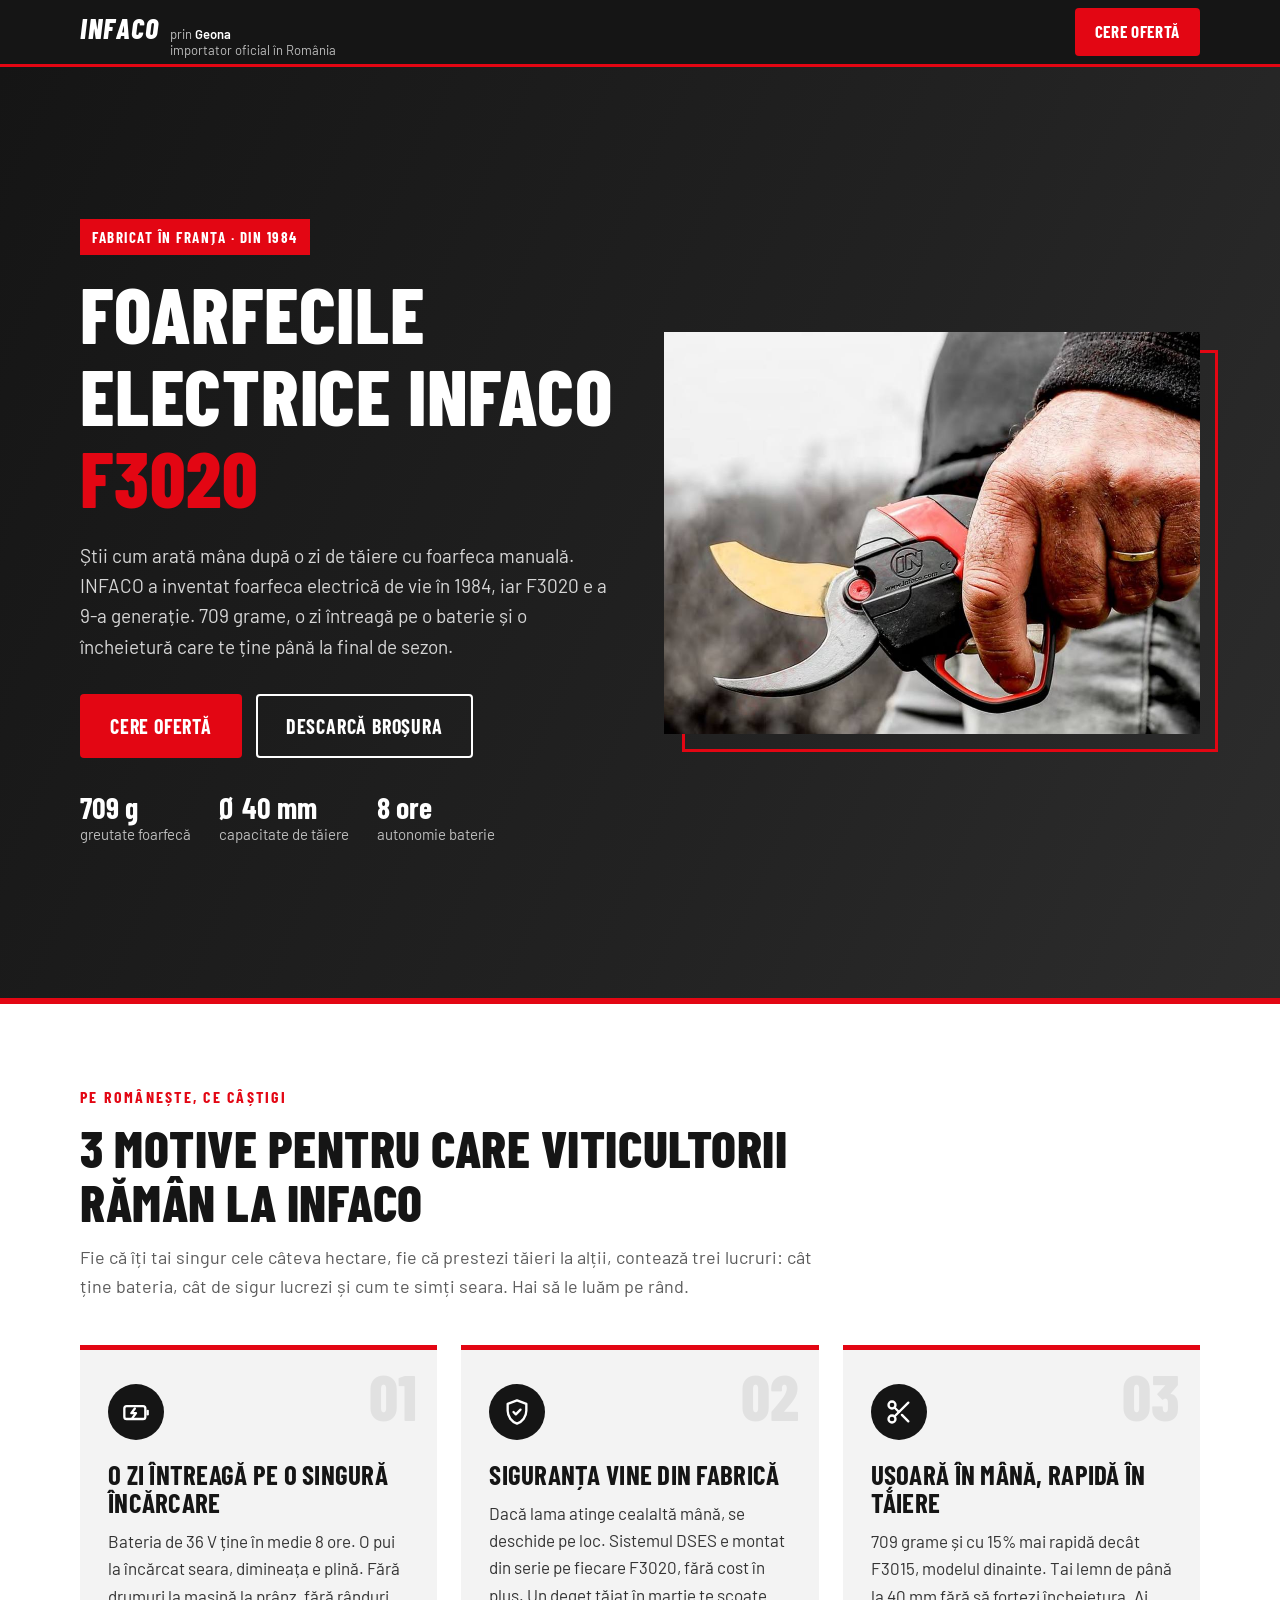
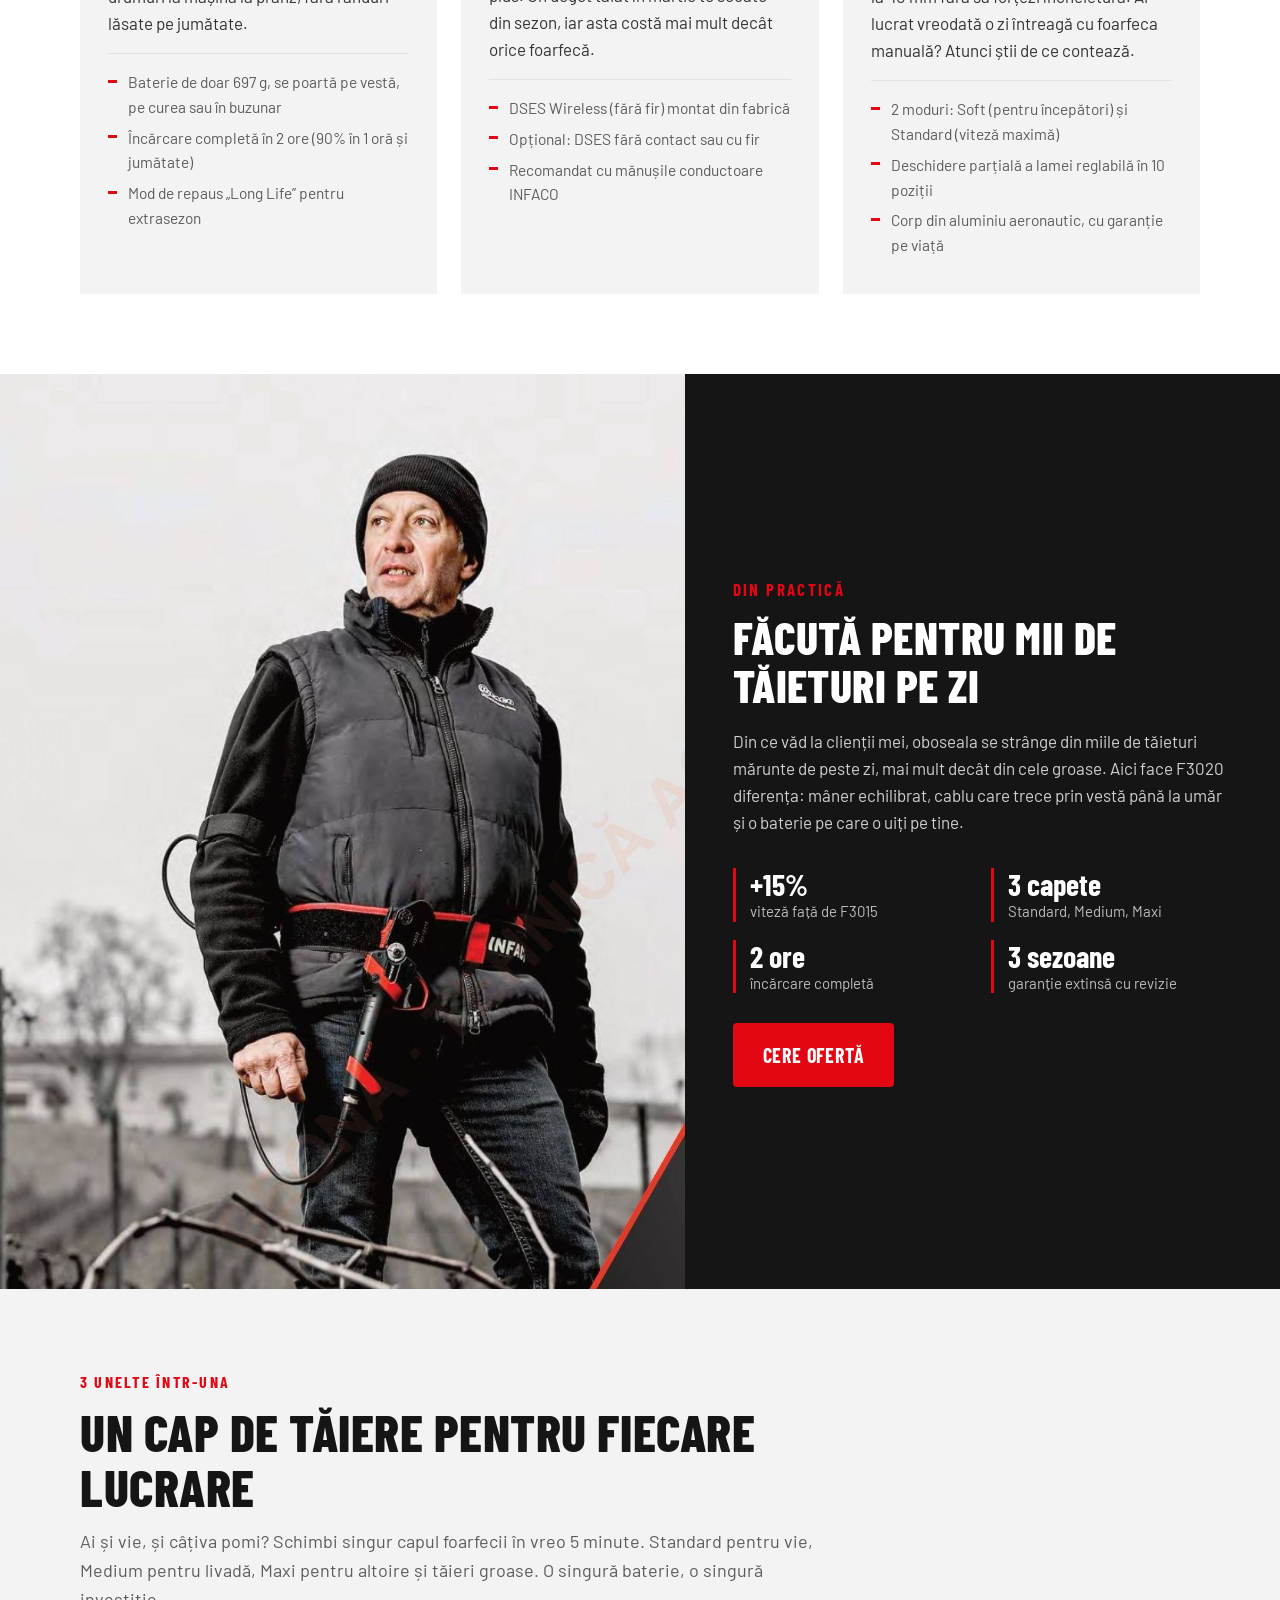
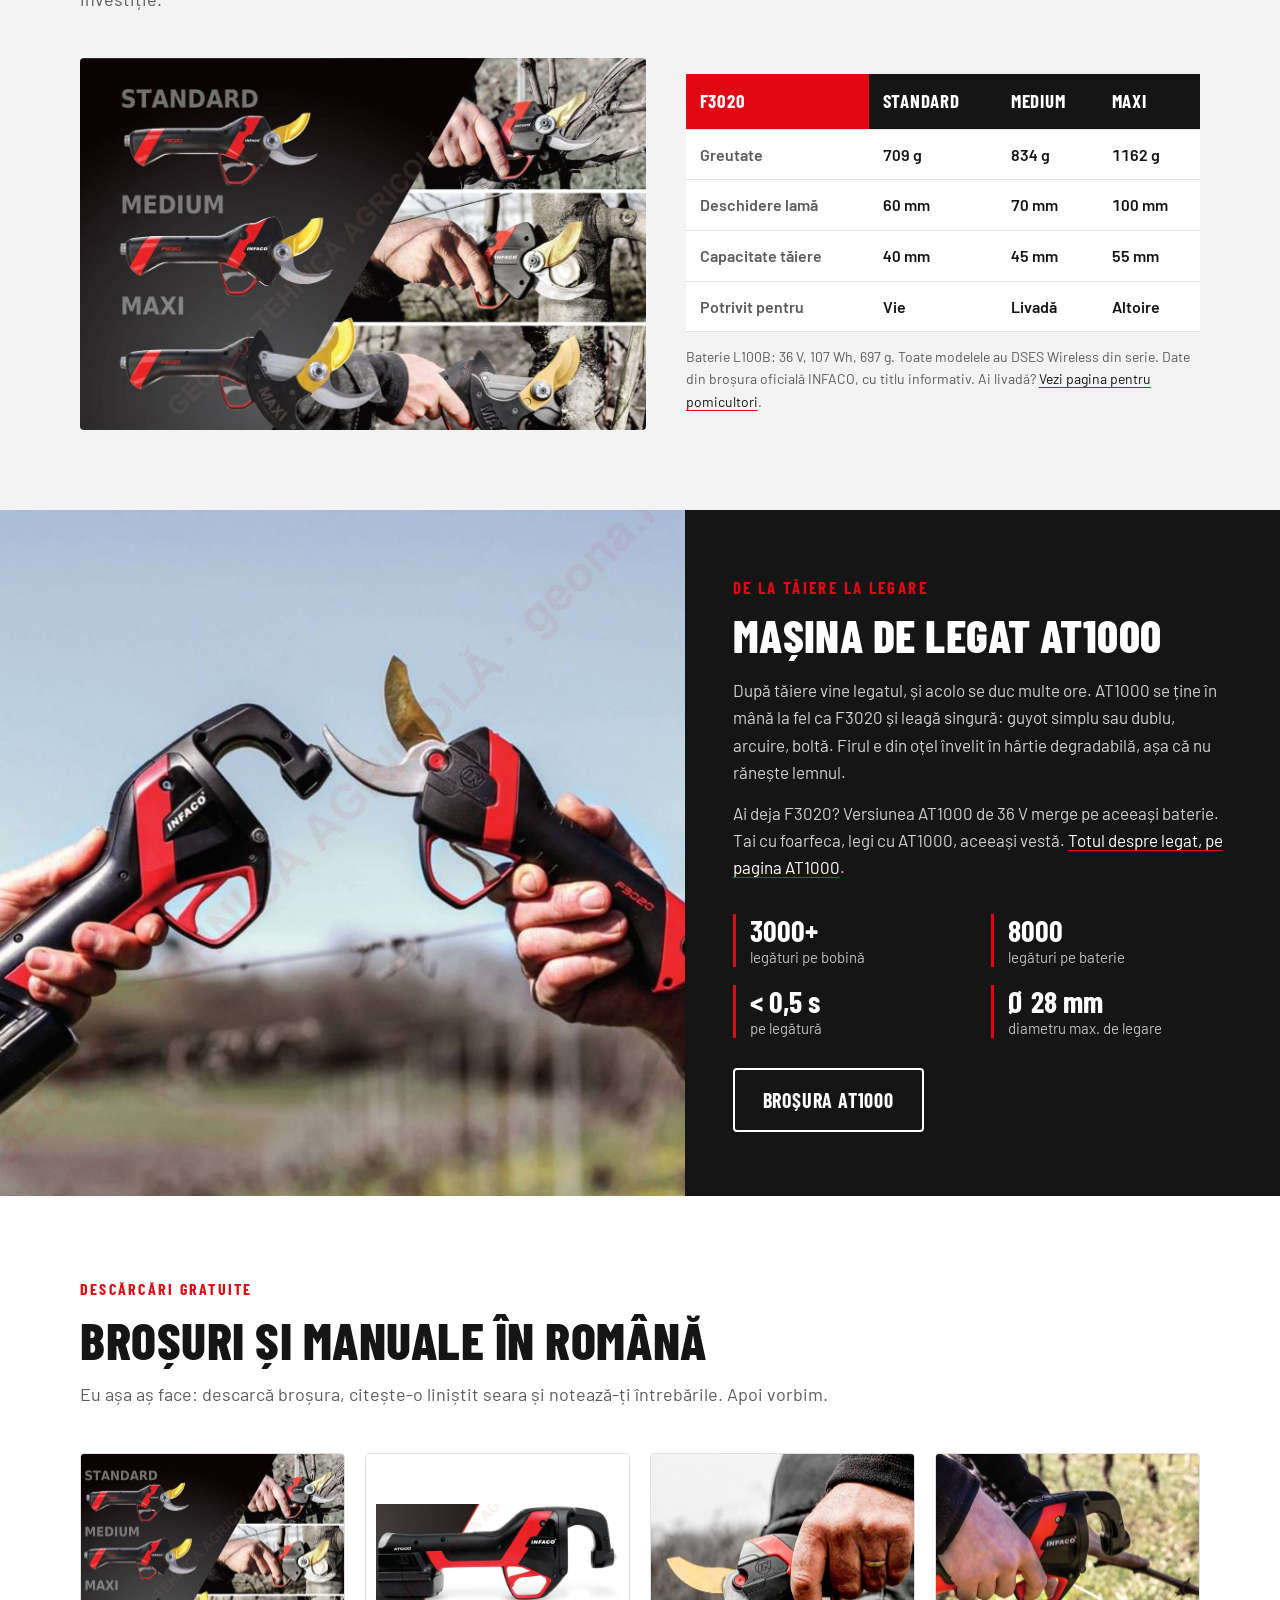
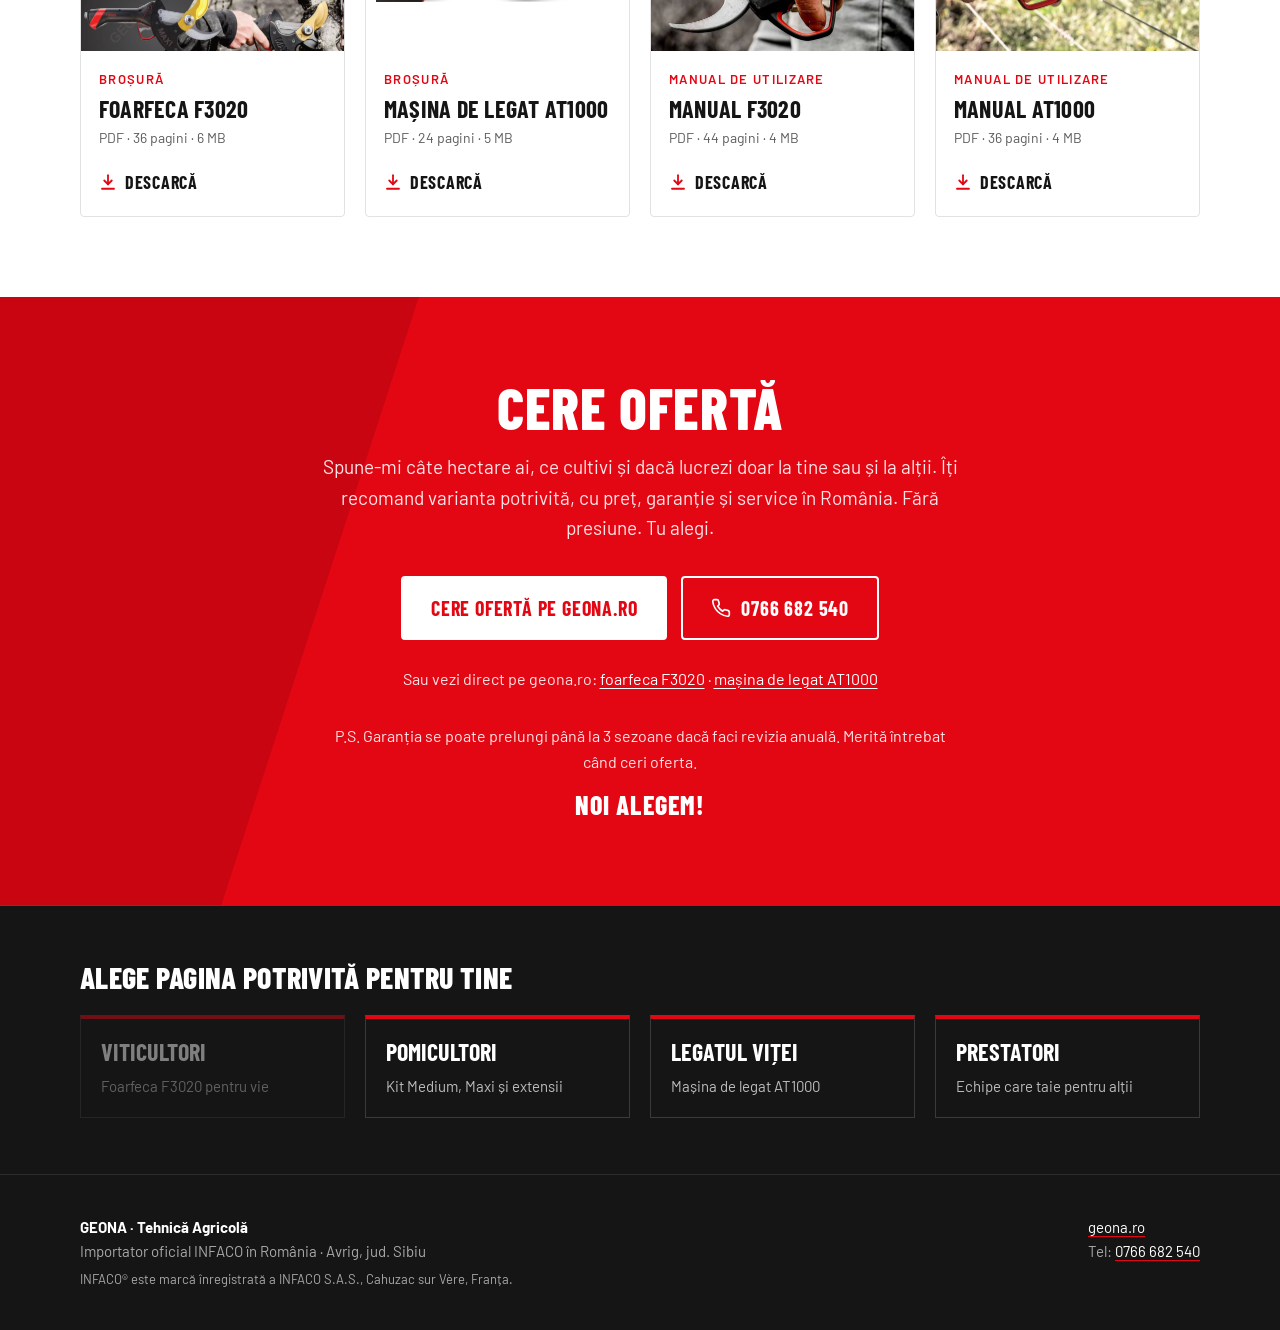
==== index.html @ 3c0f4620 "Landing page-uri INFACO prin Geona: viticultori, pomicultori, legat-vita, prestatori Co-Authored-By:" ====
<!DOCTYPE html>
<html lang="ro">
<head>
  <meta charset="UTF-8">
  <meta name="viewport" content="width=device-width, initial-scale=1">
  <title>Foarfeci electrice INFACO F3020 pentru vie | Geona</title>
  <meta name="description" content="Foarfecile electrice INFACO F3020 și mașina de legat AT1000 pentru viticultori și pomicultori. Importator oficial INFACO în România: Geona Tehnică Agricolă.">
  <link rel="canonical" href="https://geona-infaco.netlify.app/">

  <meta property="og:type" content="website">
  <meta property="og:locale" content="ro_RO">
  <meta property="og:site_name" content="INFACO prin Geona">
  <meta property="og:title" content="Foarfecile electrice INFACO F3020 | Geona">
  <meta property="og:description" content="709 grame, o zi întreagă pe o baterie, siguranță DSES din serie. Broșuri și manuale în română, de la importatorul oficial INFACO.">
  <meta property="og:url" content="https://geona-infaco.netlify.app/">
  <meta property="og:image" content="https://geona-infaco.netlify.app/img/og-viticultori.jpg">
  <meta property="og:image:width" content="1200">
  <meta property="og:image:height" content="630">
  <meta name="twitter:card" content="summary_large_image">

  <link rel="icon" href="data:image/svg+xml,%3Csvg xmlns='http://www.w3.org/2000/svg' viewBox='0 0 64 64'%3E%3Crect width='64' height='64' rx='10' fill='%23E30613'/%3E%3Ctext x='32' y='46' font-size='40' font-family='Arial' font-weight='bold' fill='white' text-anchor='middle'%3EG%3C/text%3E%3C/svg%3E">
  <link rel="preconnect" href="https://fonts.googleapis.com">
  <link rel="preconnect" href="https://fonts.gstatic.com" crossorigin>
  <link href="https://fonts.googleapis.com/css2?family=Barlow:wght@400;500;600&family=Barlow+Condensed:wght@600;700;800&display=swap" rel="stylesheet">
  <link rel="stylesheet" href="css/stil.css">
</head>
<body>

  <!-- ANTET -->
  <header class="antet">
    <div class="container">
      <a class="logo" href="https://geona.ro/?utm_source=landing-infaco&amp;utm_medium=referral&amp;utm_campaign=viticultori" aria-label="Geona, importator oficial INFACO">
        <span class="logo-infaco">INFACO</span>
        <span class="logo-dealer">prin <strong>Geona</strong><br>importator oficial în România</span>
      </a>
      <a class="btn btn-rosu" href="#oferta">Cere ofertă</a>
    </div>
  </header>

  <main>
    <!-- HERO -->
    <section class="hero">
      <div class="container">
        <div>
          <span class="eticheta">Fabricat în Franța · din 1984</span>
          <h1>Foarfecile electrice INFACO <span>F3020</span></h1>
          <p class="lead">Știi cum arată mâna după o zi de tăiere cu foarfeca manuală. INFACO a inventat foarfeca electrică de vie în 1984, iar F3020 e a 9-a generație. 709 grame, o zi întreagă pe o baterie și o încheietură care te ține până la final de sezon.</p>
          <div class="butoane">
            <a class="btn btn-rosu" href="#oferta">Cere ofertă</a>
            <a class="btn btn-contur" href="#brosuri">Descarcă broșura</a>
          </div>
          <div class="hero-fapte">
            <div><b>709 g</b>greutate foarfecă</div>
            <div><b>Ø 40 mm</b>capacitate de tăiere</div>
            <div><b>8 ore</b>autonomie baterie</div>
          </div>
        </div>
        <div class="hero-poza">
          <img src="img/f3020-in-mana.jpg" width="1200" height="789" alt="Viticultor cu foarfeca electrică INFACO F3020 în mână" fetchpriority="high">
        </div>
      </div>
    </section>

    <!-- 3 AVANTAJE -->
    <section class="avantaje" id="avantaje">
      <div class="container">
        <div class="titlu-sectiune">
          <span class="supratitlu">Pe românește, ce câștigi</span>
          <h2>3 motive pentru care viticultorii rămân la INFACO</h2>
          <p>Fie că îți tai singur cele câteva hectare, fie că prestezi tăieri la alții, contează trei lucruri: cât ține bateria, cât de sigur lucrezi și cum te simți seara. Hai să le luăm pe rând.</p>
        </div>

        <div class="grila-avantaje">
          <article class="avantaj">
            <span class="nr">01</span>
            <div class="icon" aria-hidden="true">
              <svg viewBox="0 0 24 24" fill="none" stroke="currentColor" stroke-width="2" stroke-linecap="round" stroke-linejoin="round"><rect x="2" y="7" width="18" height="11" rx="2"/><path d="M22 11v3"/><path d="M11 9l-3 4h4l-3 4"/></svg>
            </div>
            <h3>O zi întreagă pe o singură încărcare</h3>
            <p>Bateria de 36 V ține în medie 8 ore. O pui la încărcat seara, dimineața e plină. Fără drumuri la mașină la prânz, fără rânduri lăsate pe jumătate.</p>
            <ul>
              <li>Baterie de doar 697 g, se poartă pe vestă, pe curea sau în buzunar</li>
              <li>Încărcare completă în 2 ore (90% în 1 oră și jumătate)</li>
              <li>Mod de repaus „Long Life” pentru extrasezon</li>
            </ul>
          </article>

          <article class="avantaj">
            <span class="nr">02</span>
            <div class="icon" aria-hidden="true">
              <svg viewBox="0 0 24 24" fill="none" stroke="currentColor" stroke-width="2" stroke-linecap="round" stroke-linejoin="round"><path d="M12 2l8 3v6c0 5-3.4 9.3-8 11-4.6-1.7-8-6-8-11V5l8-3z"/><path d="M9 12l2 2 4-4"/></svg>
            </div>
            <h3>Siguranța vine din fabrică</h3>
            <p>Dacă lama atinge cealaltă mână, se deschide pe loc. Sistemul DSES e montat din serie pe fiecare F3020, fără cost în plus. Un deget tăiat în martie te scoate din sezon, iar asta costă mai mult decât orice foarfecă.</p>
            <ul>
              <li>DSES Wireless (fără fir) montat din fabrică</li>
              <li>Opțional: DSES fără contact sau cu fir</li>
              <li>Recomandat cu mănușile conductoare INFACO</li>
            </ul>
          </article>

          <article class="avantaj">
            <span class="nr">03</span>
            <div class="icon" aria-hidden="true">
              <svg viewBox="0 0 24 24" fill="none" stroke="currentColor" stroke-width="2" stroke-linecap="round" stroke-linejoin="round"><circle cx="6" cy="6" r="3"/><circle cx="6" cy="18" r="3"/><path d="M20 4L8.1 15.9"/><path d="M14.5 14.5L20 20"/><path d="M8.1 8.1L12 12"/></svg>
            </div>
            <h3>Ușoară în mână, rapidă în tăiere</h3>
            <p>709 grame și cu 15% mai rapidă decât F3015, modelul dinainte. Tai lemn de până la 40 mm fără să forțezi încheietura. Ai lucrat vreodată o zi întreagă cu foarfeca manuală? Atunci știi de ce contează.</p>
            <ul>
              <li>2 moduri: Soft (pentru începători) și Standard (viteză maximă)</li>
              <li>Deschidere parțială a lamei reglabilă în 10 poziții</li>
              <li>Corp din aluminiu aeronautic, cu garanție pe viață</li>
            </ul>
          </article>
        </div>
      </div>
    </section>

    <!-- FOTO: ÎN MÂNĂ -->
    <section class="banda-foto" aria-label="F3020 în lucru">
      <div class="grid">
        <div class="foto">
          <img src="img/viticultor-vesta.jpg" width="893" height="1193" alt="Viticultor în vie, cu foarfeca INFACO F3020 și vesta cu baterie" loading="lazy" style="object-position: center 20%;">
        </div>
        <div class="text">
          <span class="supratitlu">Din practică</span>
          <h2>Făcută pentru mii de tăieturi pe zi</h2>
          <p>Din ce văd la clienții mei, oboseala se strânge din miile de tăieturi mărunte de peste zi, mai mult decât din cele groase. Aici face F3020 diferența: mâner echilibrat, cablu care trece prin vestă până la umăr și o baterie pe care o uiți pe tine.</p>
          <div class="cifre">
            <div><b>+15%</b>viteză față de F3015</div>
            <div><b>3 capete</b>Standard, Medium, Maxi</div>
            <div><b>2 ore</b>încărcare completă</div>
            <div><b>3 sezoane</b>garanție extinsă cu revizie</div>
          </div>
          <div><a class="btn btn-rosu" href="#oferta">Cere ofertă</a></div>
        </div>
      </div>
    </section>

    <!-- KITURI -->
    <section class="kituri" id="kituri">
      <div class="container">
        <div class="titlu-sectiune">
          <span class="supratitlu">3 unelte într-una</span>
          <h2>Un cap de tăiere pentru fiecare lucrare</h2>
          <p>Ai și vie, și câțiva pomi? Schimbi singur capul foarfecii în vreo 5 minute. Standard pentru vie, Medium pentru livadă, Maxi pentru altoire și tăieri groase. O singură baterie, o singură investiție.</p>
        </div>
        <div class="kituri-grid">
          <img src="img/f3020-trei-capete.jpg" width="1200" height="789" alt="Foarfeca F3020 în versiunile Standard, Medium și Maxi, în vie și în livadă" loading="lazy">
          <div>
            <div class="tabel-wrap">
              <table>
                <thead>
                  <tr><th scope="col">F3020</th><th scope="col">Standard</th><th scope="col">Medium</th><th scope="col">Maxi</th></tr>
                </thead>
                <tbody>
                  <tr><th scope="row">Greutate</th><td>709 g</td><td>834 g</td><td>1162 g</td></tr>
                  <tr><th scope="row">Deschidere lamă</th><td>60 mm</td><td>70 mm</td><td>100 mm</td></tr>
                  <tr><th scope="row">Capacitate tăiere</th><td>40 mm</td><td>45 mm</td><td>55 mm</td></tr>
                  <tr><th scope="row">Potrivit pentru</th><td>Vie</td><td>Livadă</td><td>Altoire</td></tr>
                </tbody>
              </table>
            </div>
            <p class="nota">Baterie L100B: 36 V, 107 Wh, 697 g. Toate modelele au DSES Wireless din serie. Date din broșura oficială INFACO, cu titlu informativ. Ai livadă? <a href="pomicultori/">Vezi pagina pentru pomicultori</a>.</p>
          </div>
        </div>
      </div>
    </section>

    <!-- DUO AT1000 -->
    <section class="banda-foto" aria-label="De la tăiere la legare">
      <div class="grid">
        <div class="foto">
          <img src="img/at1000-f3020-duo.jpg" width="1200" height="789" alt="Mașina de legat INFACO AT1000 și foarfeca F3020 ținute în mână în vie" loading="lazy">
        </div>
        <div class="text">
          <span class="supratitlu">De la tăiere la legare</span>
          <h2>Mașina de legat AT1000</h2>
          <p>După tăiere vine legatul, și acolo se duc multe ore. AT1000 se ține în mână la fel ca F3020 și leagă singură: guyot simplu sau dublu, arcuire, boltă. Firul e din oțel învelit în hârtie degradabilă, așa că nu rănește lemnul.</p>
          <p>Ai deja F3020? Versiunea AT1000 de 36 V merge pe aceeași baterie. Tai cu foarfeca, legi cu AT1000, aceeași vestă. <a href="legat-vita/">Totul despre legat, pe pagina AT1000</a>.</p>
          <div class="cifre">
            <div><b>3000+</b>legături pe bobină</div>
            <div><b>8000</b>legături pe baterie</div>
            <div><b>&lt; 0,5 s</b>pe legătură</div>
            <div><b>Ø 28 mm</b>diametru max. de legare</div>
          </div>
          <div><a class="btn btn-contur" href="brosuri/Brosura-AT1000-RO.pdf" download>Broșura AT1000</a></div>
        </div>
      </div>
    </section>

    <!-- BROȘURI -->
    <section class="descarcari" id="brosuri">
      <div class="container">
        <div class="titlu-sectiune">
          <span class="supratitlu">Descărcări gratuite</span>
          <h2>Broșuri și manuale în română</h2>
          <p>Eu așa aș face: descarcă broșura, citește-o liniștit seara și notează-ți întrebările. Apoi vorbim.</p>
        </div>
        <div class="descarcari-grid">
          <a class="doc" href="brosuri/Brosura-F3020-RO.pdf" download>
            <div class="coperta"><img src="img/f3020-trei-capete.jpg" width="1200" height="789" alt="" loading="lazy"></div>
            <div class="info">
              <span class="tip">Broșură</span>
              <h3>Foarfeca F3020</h3>
              <span class="meta">PDF · 36 pagini · 6 MB</span>
              <span class="descarca"><svg viewBox="0 0 24 24" fill="none" stroke="currentColor" stroke-width="2.4" stroke-linecap="round" stroke-linejoin="round"><path d="M12 3v12"/><path d="M7 10l5 5 5-5"/><path d="M4 21h16"/></svg>Descarcă</span>
            </div>
          </a>
          <a class="doc" href="brosuri/Brosura-AT1000-RO.pdf" download>
            <div class="coperta contain"><img src="img/at1000-produs.jpg" width="1200" height="483" alt="" loading="lazy"></div>
            <div class="info">
              <span class="tip">Broșură</span>
              <h3>Mașina de legat AT1000</h3>
              <span class="meta">PDF · 24 pagini · 5 MB</span>
              <span class="descarca"><svg viewBox="0 0 24 24" fill="none" stroke="currentColor" stroke-width="2.4" stroke-linecap="round" stroke-linejoin="round"><path d="M12 3v12"/><path d="M7 10l5 5 5-5"/><path d="M4 21h16"/></svg>Descarcă</span>
            </div>
          </a>
          <a class="doc" href="brosuri/Manual-utilizare-F3020-RO.pdf" download>
            <div class="coperta"><img src="img/f3020-in-mana.jpg" width="1200" height="789" alt="" loading="lazy"></div>
            <div class="info">
              <span class="tip">Manual de utilizare</span>
              <h3>Manual F3020</h3>
              <span class="meta">PDF · 44 pagini · 4 MB</span>
              <span class="descarca"><svg viewBox="0 0 24 24" fill="none" stroke="currentColor" stroke-width="2.4" stroke-linecap="round" stroke-linejoin="round"><path d="M12 3v12"/><path d="M7 10l5 5 5-5"/><path d="M4 21h16"/></svg>Descarcă</span>
            </div>
          </a>
          <a class="doc" href="brosuri/Manual-utilizare-AT1000-RO.pdf" download>
            <div class="coperta"><img src="img/at1000-in-vie.jpg" width="1200" height="789" alt="" loading="lazy"></div>
            <div class="info">
              <span class="tip">Manual de utilizare</span>
              <h3>Manual AT1000</h3>
              <span class="meta">PDF · 36 pagini · 4 MB</span>
              <span class="descarca"><svg viewBox="0 0 24 24" fill="none" stroke="currentColor" stroke-width="2.4" stroke-linecap="round" stroke-linejoin="round"><path d="M12 3v12"/><path d="M7 10l5 5 5-5"/><path d="M4 21h16"/></svg>Descarcă</span>
            </div>
          </a>
        </div>
      </div>
    </section>

    <!-- CERE OFERTĂ -->
    <section class="oferta" id="oferta">
      <div class="container">
        <h2>Cere ofertă</h2>
        <p>Spune-mi câte hectare ai, ce cultivi și dacă lucrezi doar la tine sau și la alții. Îți recomand varianta potrivită, cu preț, garanție și service în România. Fără presiune. Tu alegi.</p>
        <div class="butoane">
          <a class="btn btn-alb" href="https://geona.ro/contact/?utm_source=landing-infaco&amp;utm_medium=referral&amp;utm_campaign=viticultori" target="_blank" rel="noopener">Cere ofertă pe geona.ro</a>
          <a class="btn btn-contur" href="tel:+40766682540">
            <svg viewBox="0 0 24 24" fill="none" stroke="currentColor" stroke-width="2" stroke-linecap="round" stroke-linejoin="round" aria-hidden="true"><path d="M22 16.9v3a2 2 0 0 1-2.2 2 19.8 19.8 0 0 1-8.6-3.1 19.5 19.5 0 0 1-6-6A19.8 19.8 0 0 1 2.1 4.2 2 2 0 0 1 4.1 2h3a2 2 0 0 1 2 1.7c.1.9.4 1.8.7 2.7a2 2 0 0 1-.5 2.1L8 9.8a16 16 0 0 0 6 6l1.3-1.3a2 2 0 0 1 2.1-.4c.9.3 1.8.6 2.7.7a2 2 0 0 1 1.7 2z"/></svg>
            0766 682 540
          </a>
        </div>
        <p class="linkuri-produs">Sau vezi direct pe geona.ro:
          <a href="https://geona.ro/produs/foarfeca-electrica-infaco-f3020/?utm_source=landing-infaco&amp;utm_medium=referral&amp;utm_campaign=viticultori" target="_blank" rel="noopener">foarfeca F3020</a> ·
          <a href="https://geona.ro/produs/unealta-de-legat-infaco-v12-at1000/?utm_source=landing-infaco&amp;utm_medium=referral&amp;utm_campaign=viticultori" target="_blank" rel="noopener">mașina de legat AT1000</a>
        </p>
        <p class="ps">P.S. Garanția se poate prelungi până la 3 sezoane dacă faci revizia anuală. Merită întrebat când ceri oferta.</p>
        <p class="semnatura">Noi alegem!</p>
      </div>
    </section>

    <!-- PENTRU CINE -->
    <nav class="pentru-cine" aria-label="Paginile INFACO prin Geona">
      <div class="container">
        <h2>Alege pagina potrivită pentru tine</h2>
        <div class="grila-4">
          <a href="./" aria-current="page"><b>Viticultori</b><span>Foarfeca F3020 pentru vie</span></a>
          <a href="pomicultori/"><b>Pomicultori</b><span>Kit Medium, Maxi și extensii</span></a>
          <a href="legat-vita/"><b>Legatul viței</b><span>Mașina de legat AT1000</span></a>
          <a href="prestatori/"><b>Prestatori</b><span>Echipe care taie pentru alții</span></a>
        </div>
      </div>
    </nav>
  </main>

  <footer>
    <div class="container">
      <div>
        <strong>GEONA · Tehnică Agricolă</strong><br>
        Importator oficial INFACO în România · Avrig, jud. Sibiu
        <div class="mic">INFACO® este marcă înregistrată a INFACO S.A.S., Cahuzac sur Vère, Franța.</div>
      </div>
      <div>
        <a href="https://geona.ro/?utm_source=landing-infaco&amp;utm_medium=referral&amp;utm_campaign=viticultori" target="_blank" rel="noopener">geona.ro</a><br>
        Tel: <a href="tel:+40766682540">0766 682 540</a>
      </div>
    </div>
  </footer>

</body>
</html>
---- css/stil.css ----
/* Stilul comun al paginilor INFACO prin Geona.
   Pornit din Pagina-INFACO-Geona.html (26 sept 2026); o singură rețetă pentru toate paginile. */

:root {
  --rosu: #E30613;
  --rosu-inchis: #B8000C;
  --negru: #151515;
  --negru-2: #222222;
  --gri: #5c5c5c;
  --gri-deschis: #f3f3f3;
  --linie: #e2e2e2;
  --alb: #ffffff;
  --max: 1160px;
}

* { box-sizing: border-box; margin: 0; padding: 0; }
html { scroll-behavior: smooth; }
body {
  font-family: "Barlow", system-ui, -apple-system, "Segoe UI", Roboto, Arial, sans-serif;
  font-size: 17px;
  line-height: 1.6;
  color: var(--negru);
  background: var(--alb);
  -webkit-font-smoothing: antialiased;
}
img { display: block; max-width: 100%; height: auto; }
a { color: inherit; }
h1, h2, h3 {
  font-family: "Barlow Condensed", "Arial Narrow", Arial, sans-serif;
  line-height: 1.05;
  text-transform: uppercase;
  letter-spacing: 0.01em;
}
.container { width: 100%; max-width: var(--max); margin: 0 auto; padding: 0 20px; }

/* ---------- Butoane ---------- */
.btn {
  display: inline-flex; align-items: center; justify-content: center; gap: 10px;
  min-height: 52px; padding: 14px 28px;
  font-family: "Barlow Condensed", Arial, sans-serif;
  font-weight: 700; font-size: 20px; letter-spacing: 0.04em; text-transform: uppercase;
  text-decoration: none; border-radius: 4px; border: 2px solid transparent;
  transition: background .2s, color .2s, border-color .2s, transform .2s;
  cursor: pointer; text-align: center;
}
.btn:hover { transform: translateY(-1px); }
.btn-rosu { background: var(--rosu); color: var(--alb); }
.btn-rosu:hover { background: var(--rosu-inchis); }
.btn-contur { border-color: currentColor; color: var(--alb); background: transparent; }
.btn-contur:hover { background: var(--alb); color: var(--negru); border-color: var(--alb); }
.btn-contur-negru { border-color: var(--negru); color: var(--negru); background: transparent; }
.btn-contur-negru:hover { background: var(--negru); color: var(--alb); }
.btn svg { width: 20px; height: 20px; flex: none; }

/* ---------- Antet ---------- */
.antet {
  position: sticky; top: 0; z-index: 50;
  background: var(--negru); color: var(--alb);
  border-bottom: 3px solid var(--rosu);
}
.antet .container { display: flex; align-items: center; justify-content: space-between; gap: 12px; min-height: 64px; }
.logo { display: flex; align-items: baseline; gap: 10px; text-decoration: none; }
.logo-infaco {
  font-family: "Barlow Condensed", Arial, sans-serif; font-weight: 800; font-style: italic;
  font-size: 28px; letter-spacing: 0.06em; color: var(--alb);
}
.logo-dealer { font-size: 13px; color: #bdbdbd; line-height: 1.2; }
.logo-dealer strong { color: var(--alb); font-weight: 600; }
.antet .btn { min-height: 42px; padding: 8px 18px; font-size: 17px; }

/* ---------- Hero ---------- */
.hero {
  position: relative; overflow: hidden;
  background: linear-gradient(115deg, var(--negru) 0%, var(--negru-2) 60%, #2d2d2d 100%);
  color: var(--alb); border-bottom: 6px solid var(--rosu);
}
.hero .container {
  display: grid; grid-template-columns: 1fr 1fr; align-items: center; gap: 48px;
  padding-top: 72px; padding-bottom: 72px;
}
.hero-poza { position: relative; }
.hero-poza::before {
  content: ""; position: absolute; inset: 18px -18px -18px 18px; border: 3px solid var(--rosu); z-index: 0;
}
.hero-poza img { position: relative; z-index: 1; width: 100%; aspect-ratio: 4 / 3; object-fit: cover; object-position: 30% center; }
.eticheta {
  display: inline-block; margin-bottom: 18px; padding: 6px 12px;
  background: var(--rosu); color: var(--alb);
  font-family: "Barlow Condensed", Arial, sans-serif; font-weight: 700; font-size: 15px;
  letter-spacing: 0.1em; text-transform: uppercase;
}
.hero h1 { font-size: clamp(44px, 6.4vw, 78px); font-weight: 800; }
.hero h1 span { color: var(--rosu); display: block; }
.hero p.lead { margin: 22px 0 32px; font-size: 19px; color: #d6d6d6; max-width: 32em; }
.hero .butoane { display: flex; flex-wrap: wrap; gap: 14px; }
.hero-fapte { display: flex; flex-wrap: wrap; gap: 10px 28px; margin-top: 34px; font-size: 15px; color: #bdbdbd; }
.hero-fapte b { display: block; font-family: "Barlow Condensed", Arial, sans-serif; font-size: 30px; color: var(--alb); line-height: 1; }

/* ---------- Secțiuni ---------- */
section { padding: 80px 0; }
.fundal-gri { background: var(--gri-deschis); }
.titlu-sectiune { margin-bottom: 44px; max-width: 760px; }
.titlu-sectiune .supratitlu {
  display: block; margin-bottom: 10px;
  font-family: "Barlow Condensed", Arial, sans-serif; font-weight: 700; font-size: 16px;
  letter-spacing: 0.14em; text-transform: uppercase; color: var(--rosu);
}
.titlu-sectiune h2 { font-size: clamp(34px, 4.6vw, 52px); font-weight: 800; }
.titlu-sectiune p { margin-top: 14px; color: var(--gri); font-size: 18px; }

/* ---------- Avantaje ---------- */
.avantaje { background: var(--alb); }
.grila-avantaje { display: grid; grid-template-columns: repeat(3, 1fr); gap: 24px; }
.avantaj {
  position: relative; padding: 34px 28px 30px;
  background: var(--gri-deschis); border-top: 5px solid var(--rosu);
}
.fundal-gri .avantaj { background: var(--alb); }
.avantaj .nr {
  position: absolute; top: 14px; right: 20px;
  font-family: "Barlow Condensed", Arial, sans-serif; font-weight: 800; font-size: 64px; line-height: 1;
  color: rgba(0,0,0,.07);
}
.avantaj .icon {
  width: 56px; height: 56px; margin-bottom: 20px;
  display: grid; place-items: center; background: var(--negru); color: var(--alb); border-radius: 50%;
}
.avantaj .icon svg { width: 28px; height: 28px; }
.avantaj h3 { font-size: 27px; font-weight: 700; margin-bottom: 12px; }
.avantaj p { color: #333; }
.avantaj ul { list-style: none; margin-top: 16px; padding-top: 16px; border-top: 1px solid var(--linie); }
.avantaj li { position: relative; padding-left: 20px; margin-bottom: 6px; font-size: 15.5px; color: var(--gri); }
.avantaj li::before { content: ""; position: absolute; left: 0; top: .62em; width: 9px; height: 3px; background: var(--rosu); }

/* ---------- Bandă foto ---------- */
.banda-foto { position: relative; padding: 0; background: var(--negru); color: var(--alb); }
.banda-foto .grid { display: grid; grid-template-columns: 1.15fr 1fr; align-items: stretch; }
.banda-foto.inversat .grid { grid-template-columns: 1fr 1.15fr; }
.banda-foto.inversat .foto { order: 2; }
.banda-foto .foto { min-height: 360px; }
.banda-foto .foto img { width: 100%; height: 100%; object-fit: cover; }
.banda-foto .text { padding: 64px 48px; display: flex; flex-direction: column; justify-content: center; }
.banda-foto .text .supratitlu { color: var(--rosu); font-family: "Barlow Condensed", Arial, sans-serif; font-weight: 700; letter-spacing: .14em; text-transform: uppercase; margin-bottom: 10px; }
.banda-foto h2 { font-size: clamp(32px, 4vw, 46px); font-weight: 800; margin-bottom: 18px; }
.banda-foto p { color: #d0d0d0; margin-bottom: 14px; }
.banda-foto .text a:not(.btn) { color: var(--alb); text-decoration-color: var(--rosu); text-underline-offset: 3px; }
.cifre { display: grid; grid-template-columns: repeat(2, 1fr); gap: 18px; margin: 18px 0 30px; }
.cifre div { border-left: 3px solid var(--rosu); padding-left: 14px; font-size: 15px; color: #bdbdbd; line-height: 1.35; }
.cifre b { display: block; font-family: "Barlow Condensed", Arial, sans-serif; font-size: 30px; color: var(--alb); line-height: 1.1; }

/* ---------- Kituri / tabel ---------- */
.kituri { background: var(--gri-deschis); }
.kituri-grid { display: grid; grid-template-columns: 1.1fr 1fr; gap: 40px; align-items: center; }
.kituri-grid img { width: 100%; border-radius: 4px; }
.kituri-grid > * { min-width: 0; }
.tabel-wrap { overflow-x: auto; -webkit-overflow-scrolling: touch; }
table { width: 100%; border-collapse: collapse; background: var(--alb); font-size: 16px; }
th, td { padding: 12px 14px; text-align: left; border-bottom: 1px solid var(--linie); white-space: nowrap; }
thead th { background: var(--negru); color: var(--alb); font-family: "Barlow Condensed", Arial, sans-serif; font-size: 19px; letter-spacing: .04em; text-transform: uppercase; }
thead th:first-child { background: var(--rosu); }
tbody th { font-weight: 600; color: var(--gri); }
td { font-variant-numeric: tabular-nums; font-weight: 600; }
.nota { margin-top: 14px; font-size: 14px; color: var(--gri); }
.nota a { color: var(--negru); text-decoration-color: var(--rosu); text-underline-offset: 3px; }

/* ---------- Text + poză (secțiuni albe) ---------- */
.doua-col { display: grid; grid-template-columns: 1fr 1fr; gap: 48px; align-items: center; }
.doua-col > * { min-width: 0; }
.doua-col img { width: 100%; border-radius: 4px; }
.doua-col p { margin-bottom: 14px; color: #333; }
.doua-col h3 { font-size: 30px; font-weight: 800; margin-bottom: 14px; }
.supratitlu-rosu {
  display: block; margin-bottom: 10px;
  font-family: "Barlow Condensed", Arial, sans-serif; font-weight: 700; font-size: 16px;
  letter-spacing: .14em; text-transform: uppercase; color: var(--rosu);
}
.doua-col + .doua-col { margin-top: 64px; }
.doua-col.inversat > :first-child { order: 2; }
.lista-bife { list-style: none; margin: 18px 0 24px; }
.lista-bife li { position: relative; padding-left: 30px; margin-bottom: 10px; }
.lista-bife li::before {
  content: ""; position: absolute; left: 0; top: .35em; width: 18px; height: 18px; border-radius: 50%;
  background: var(--rosu) url("data:image/svg+xml,%3Csvg xmlns='http://www.w3.org/2000/svg' viewBox='0 0 24 24' fill='none' stroke='white' stroke-width='3.2' stroke-linecap='round' stroke-linejoin='round'%3E%3Cpath d='M6 12.5l4 4 8-9'/%3E%3C/svg%3E") center / 12px no-repeat;
}
.lista-bife a { text-decoration-color: var(--rosu); text-underline-offset: 3px; }

/* ---------- Film YouTube (poză + buton Play; se deschide pe YouTube, fără cookie-uri pe pagină) ---------- */
.video {
  position: relative; display: block; overflow: hidden; border-radius: 4px; background: var(--negru);
  text-decoration: none; color: var(--alb);
}
.video img { width: 100%; aspect-ratio: 16 / 9; object-fit: cover; opacity: .82; transition: opacity .2s, transform .3s; }
.video:hover img { opacity: 1; transform: scale(1.02); }
.video .play {
  position: absolute; left: 50%; top: 50%; width: 76px; height: 76px; margin: -38px 0 0 -38px;
  display: grid; place-items: center; border-radius: 50%; background: var(--rosu);
  box-shadow: 0 8px 24px rgba(0,0,0,.35);
}
.video .play svg { width: 30px; height: 30px; margin-left: 5px; }
.video .eticheta-film {
  position: absolute; left: 0; right: 0; bottom: 0; padding: 14px 18px;
  background: linear-gradient(transparent, rgba(0,0,0,.8));
  font-family: "Barlow Condensed", Arial, sans-serif; font-weight: 700; font-size: 18px; letter-spacing: .03em; text-transform: uppercase;
}

/* ---------- De ce Geona ---------- */
.grila-4 { display: grid; grid-template-columns: repeat(4, 1fr); gap: 20px; }
.garantie { padding: 26px 22px; background: var(--alb); border: 1px solid var(--linie); border-radius: 4px; }
.garantie b { display: block; font-family: "Barlow Condensed", Arial, sans-serif; font-size: 34px; color: var(--rosu); line-height: 1.05; margin-bottom: 8px; text-transform: uppercase; }
.garantie p { font-size: 15.5px; color: #333; }

/* ---------- Întrebări frecvente ---------- */
.faq { max-width: 860px; }
.faq details { border-bottom: 1px solid var(--linie); }
.faq summary {
  list-style: none; cursor: pointer; position: relative; padding: 20px 44px 20px 0;
  font-family: "Barlow Condensed", Arial, sans-serif; font-weight: 700; font-size: 23px; letter-spacing: .01em;
}
.faq summary::-webkit-details-marker { display: none; }
.faq summary::after {
  content: "+"; position: absolute; right: 6px; top: 50%; transform: translateY(-50%);
  font-size: 32px; font-weight: 600; color: var(--rosu); line-height: 1;
}
.faq details[open] summary::after { content: "–"; }
.faq details p { padding: 0 0 22px; color: #333; max-width: 46em; }
.faq details p a { text-decoration-color: var(--rosu); text-underline-offset: 3px; }

/* ---------- Descărcări ---------- */
.descarcari-grid { display: grid; grid-template-columns: repeat(4, 1fr); gap: 20px; }
.descarcari-grid.doua { grid-template-columns: repeat(2, minmax(0, 320px)); }
.doc {
  display: flex; flex-direction: column; text-decoration: none; color: var(--negru);
  background: var(--alb); border: 1px solid var(--linie); border-radius: 4px; overflow: hidden;
  transition: border-color .2s, box-shadow .2s, transform .2s;
}
.doc:hover { border-color: var(--rosu); box-shadow: 0 10px 28px rgba(0,0,0,.08); transform: translateY(-2px); }
.doc .coperta { aspect-ratio: 4 / 3; background: var(--negru); overflow: hidden; }
.doc .coperta img { width: 100%; height: 100%; object-fit: cover; }
.doc .coperta.contain img { object-fit: contain; background: var(--alb); padding: 10px; }
.doc .info { padding: 18px 18px 20px; display: flex; flex-direction: column; gap: 6px; flex: 1; }
.doc .tip { font-size: 13px; font-weight: 600; letter-spacing: .1em; text-transform: uppercase; color: var(--rosu); }
.doc h3 { font-size: 24px; font-weight: 700; }
.doc .meta { font-size: 14px; color: var(--gri); }
.doc .descarca {
  margin-top: auto; padding-top: 12px; display: inline-flex; align-items: center; gap: 8px;
  font-family: "Barlow Condensed", Arial, sans-serif; font-weight: 700; font-size: 18px; text-transform: uppercase; letter-spacing: .04em;
}
.doc .descarca svg { width: 18px; height: 18px; color: var(--rosu); }

/* ---------- Ofertă ---------- */
.oferta {
  background: var(--rosu); color: var(--alb); text-align: center; position: relative; overflow: hidden;
}
.oferta::before {
  content: ""; position: absolute; inset: 0 auto 0 -20%; width: 45%;
  background: rgba(0,0,0,.12); transform: skewX(-18deg);
}
.oferta .container { position: relative; }
.oferta h2 { font-size: clamp(36px, 5vw, 58px); font-weight: 800; margin-bottom: 14px; }
.oferta p { max-width: 640px; margin: 0 auto 32px; font-size: 19px; color: #ffe3e5; }
.oferta .butoane { display: flex; flex-wrap: wrap; justify-content: center; gap: 14px; }
.oferta .btn-alb { background: var(--alb); color: var(--rosu); }
.oferta .btn-alb:hover { background: var(--negru); color: var(--alb); }
.oferta p.ps { margin: 32px auto 0; font-size: 16px; }
.oferta p.semnatura { margin: 10px auto 0; font-family: "Barlow Condensed", Arial, sans-serif; font-weight: 800; font-size: 26px; letter-spacing: .04em; text-transform: uppercase; color: var(--alb); }
.oferta .linkuri-produs { margin: 26px auto 0; font-size: 16px; color: #ffe3e5; }
.oferta .linkuri-produs a { color: var(--alb); text-underline-offset: 3px; }

/* ---------- Pentru cine (legături între pagini) ---------- */
.pentru-cine { background: var(--negru); color: var(--alb); padding: 56px 0; }
.pentru-cine h2 { font-size: 30px; font-weight: 800; margin-bottom: 22px; }
.pentru-cine .grila-4 a {
  display: block; padding: 20px 20px 18px; border: 1px solid #3a3a3a; border-top: 4px solid var(--rosu);
  text-decoration: none; transition: background .2s, border-color .2s;
}
.pentru-cine .grila-4 a:hover { background: #222; border-color: #555; border-top-color: var(--rosu); }
.pentru-cine .grila-4 a[aria-current="page"] { opacity: .45; pointer-events: none; }
.pentru-cine b { display: block; font-family: "Barlow Condensed", Arial, sans-serif; font-size: 24px; text-transform: uppercase; line-height: 1.1; margin-bottom: 6px; }
.pentru-cine span { font-size: 15px; color: #bdbdbd; }

/* ---------- Subsol ---------- */
footer { background: var(--negru); color: #a9a9a9; padding: 40px 0; font-size: 15px; border-top: 1px solid #2c2c2c; }
footer .container { display: flex; flex-wrap: wrap; justify-content: space-between; gap: 18px; }
footer strong { color: var(--alb); }
footer a { color: var(--alb); text-decoration: none; border-bottom: 1px solid var(--rosu); }
footer .mic { font-size: 13px; margin-top: 6px; }

/* ---------- Responsive ---------- */
@media (max-width: 980px) {
  .grila-avantaje { grid-template-columns: 1fr; }
  .descarcari-grid { grid-template-columns: repeat(2, 1fr); }
  .kituri-grid, .doua-col { grid-template-columns: 1fr; }
  .banda-foto .grid, .banda-foto.inversat .grid { grid-template-columns: 1fr; }
  .banda-foto.inversat .foto { order: 0; }
  .doua-col.inversat > :first-child { order: 0; }
  .doua-col + .doua-col { margin-top: 48px; }
  .banda-foto .text { padding: 48px 20px; }
  .grila-4 { grid-template-columns: repeat(2, 1fr); }
}
@media (max-width: 760px) {
  body { font-size: 16px; }
  section { padding: 56px 0; }
  .hero .container { grid-template-columns: 1fr; gap: 36px; padding-top: 40px; padding-bottom: 48px; }
  .hero-poza::before { inset: 12px -8px -12px 8px; }
  .hero p.lead { font-size: 17px; }
  .hero .butoane .btn { flex: 1 1 100%; }
  .logo-dealer { display: none; }
  .titlu-sectiune { margin-bottom: 30px; }
  .oferta .btn { flex: 1 1 100%; }
  .faq summary { font-size: 20px; }
}
@media (max-width: 480px) {
  .descarcari-grid, .descarcari-grid.doua, .grila-4 { grid-template-columns: 1fr; }
  .cifre { grid-template-columns: 1fr 1fr; gap: 14px; }
  .cifre b { font-size: 26px; }
  th, td { padding: 10px 8px; font-size: 15px; white-space: normal; }
}
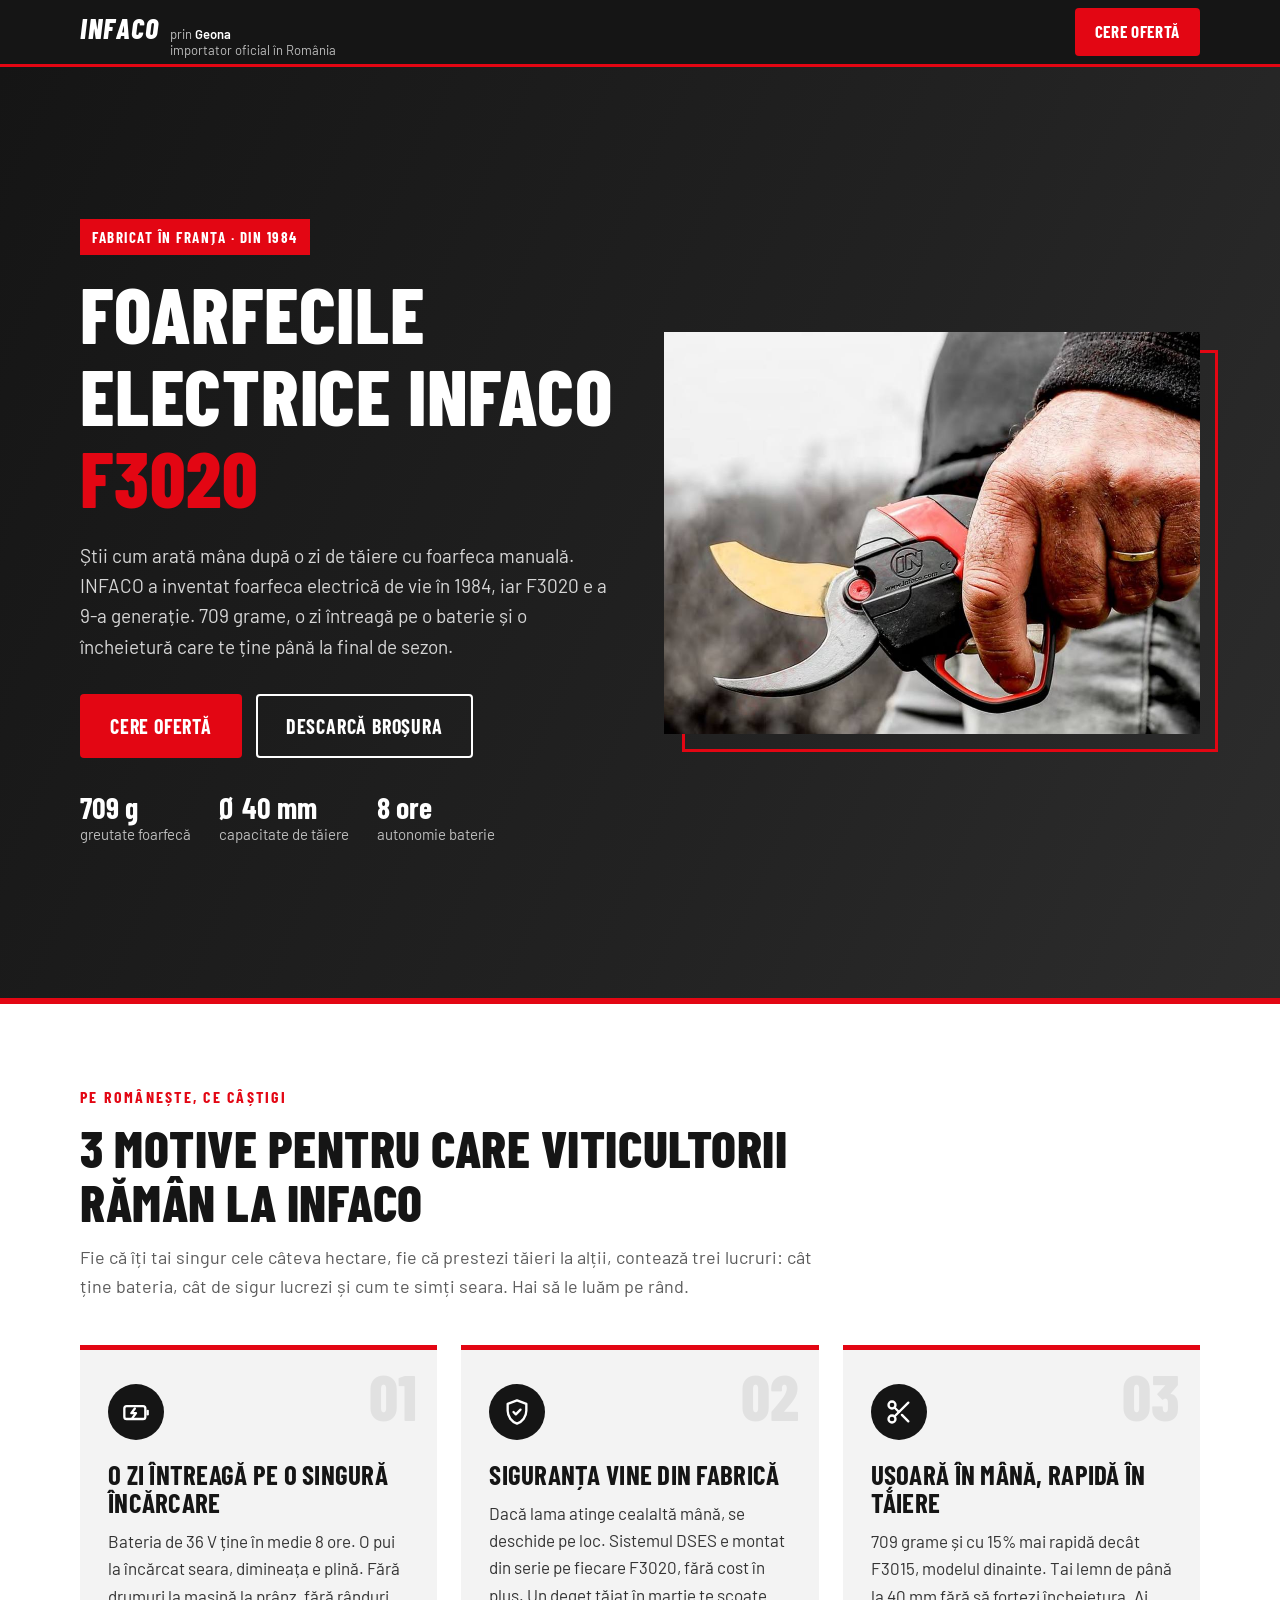
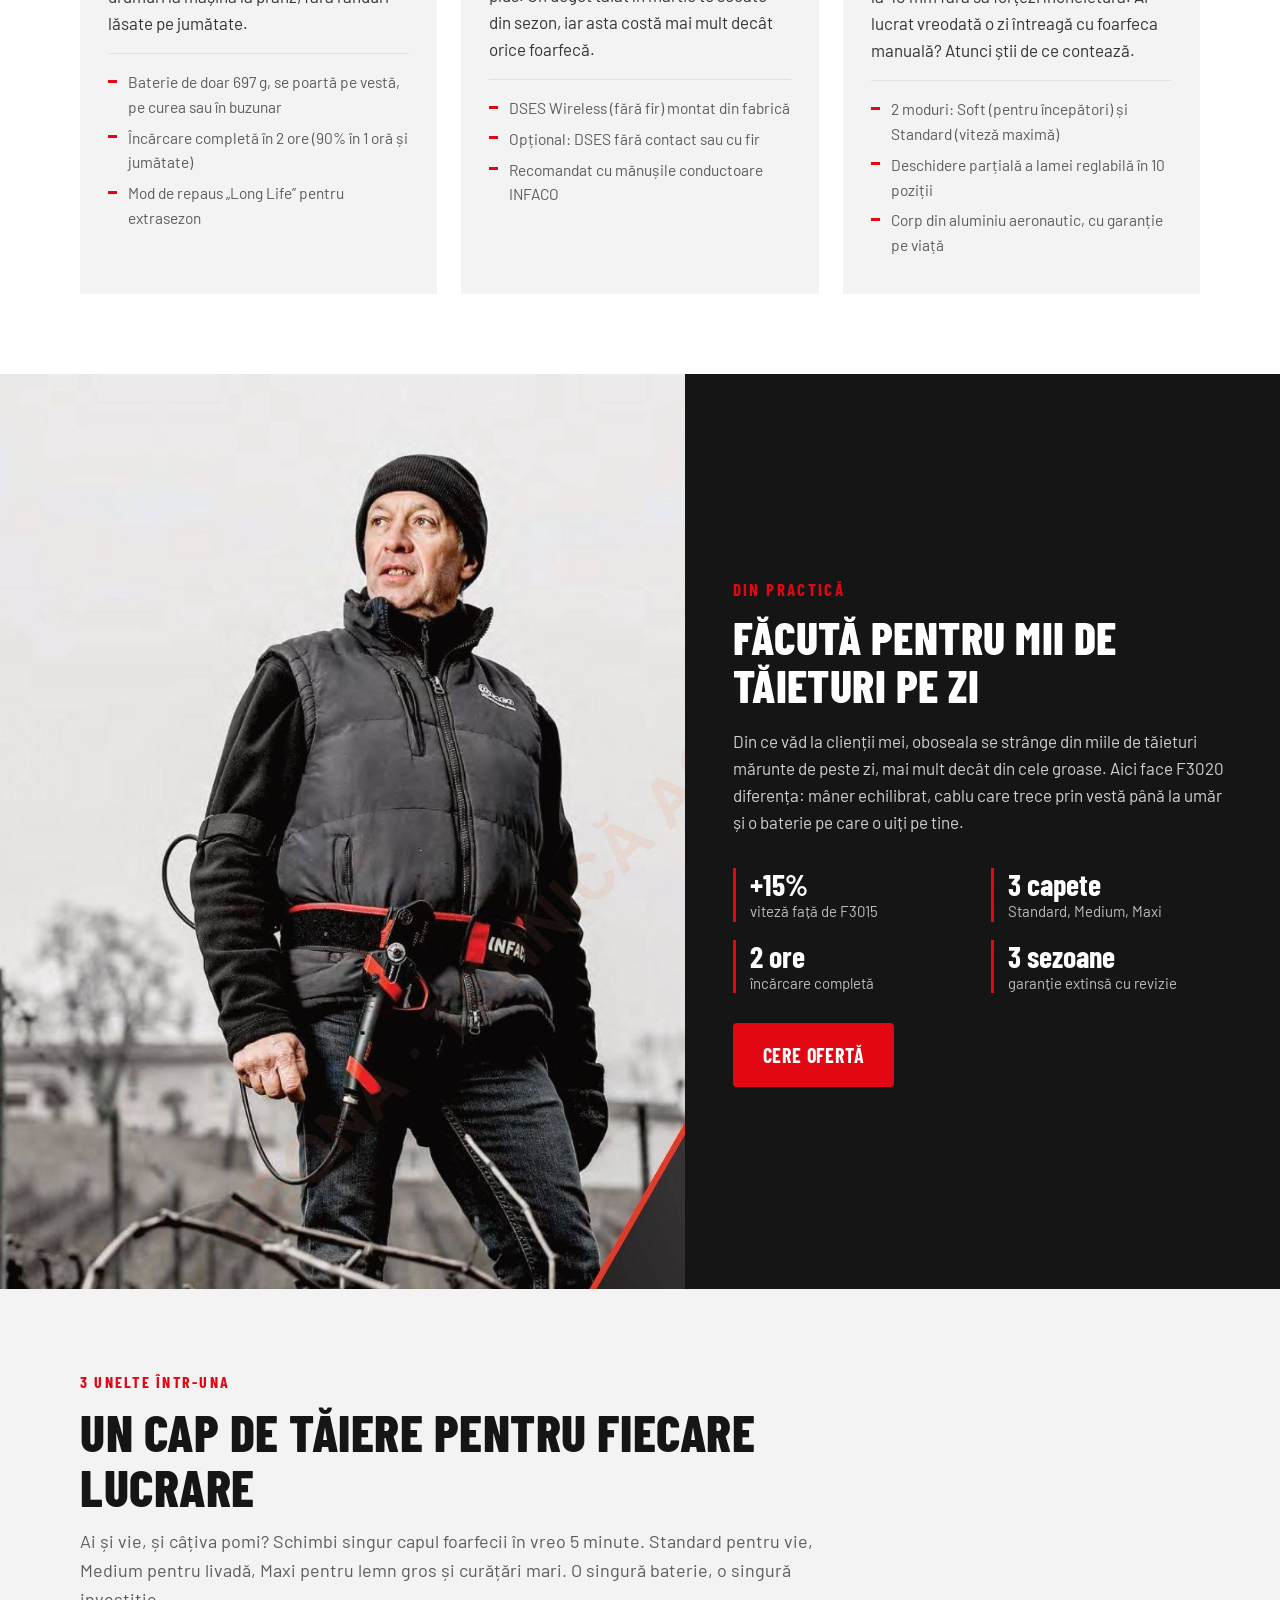
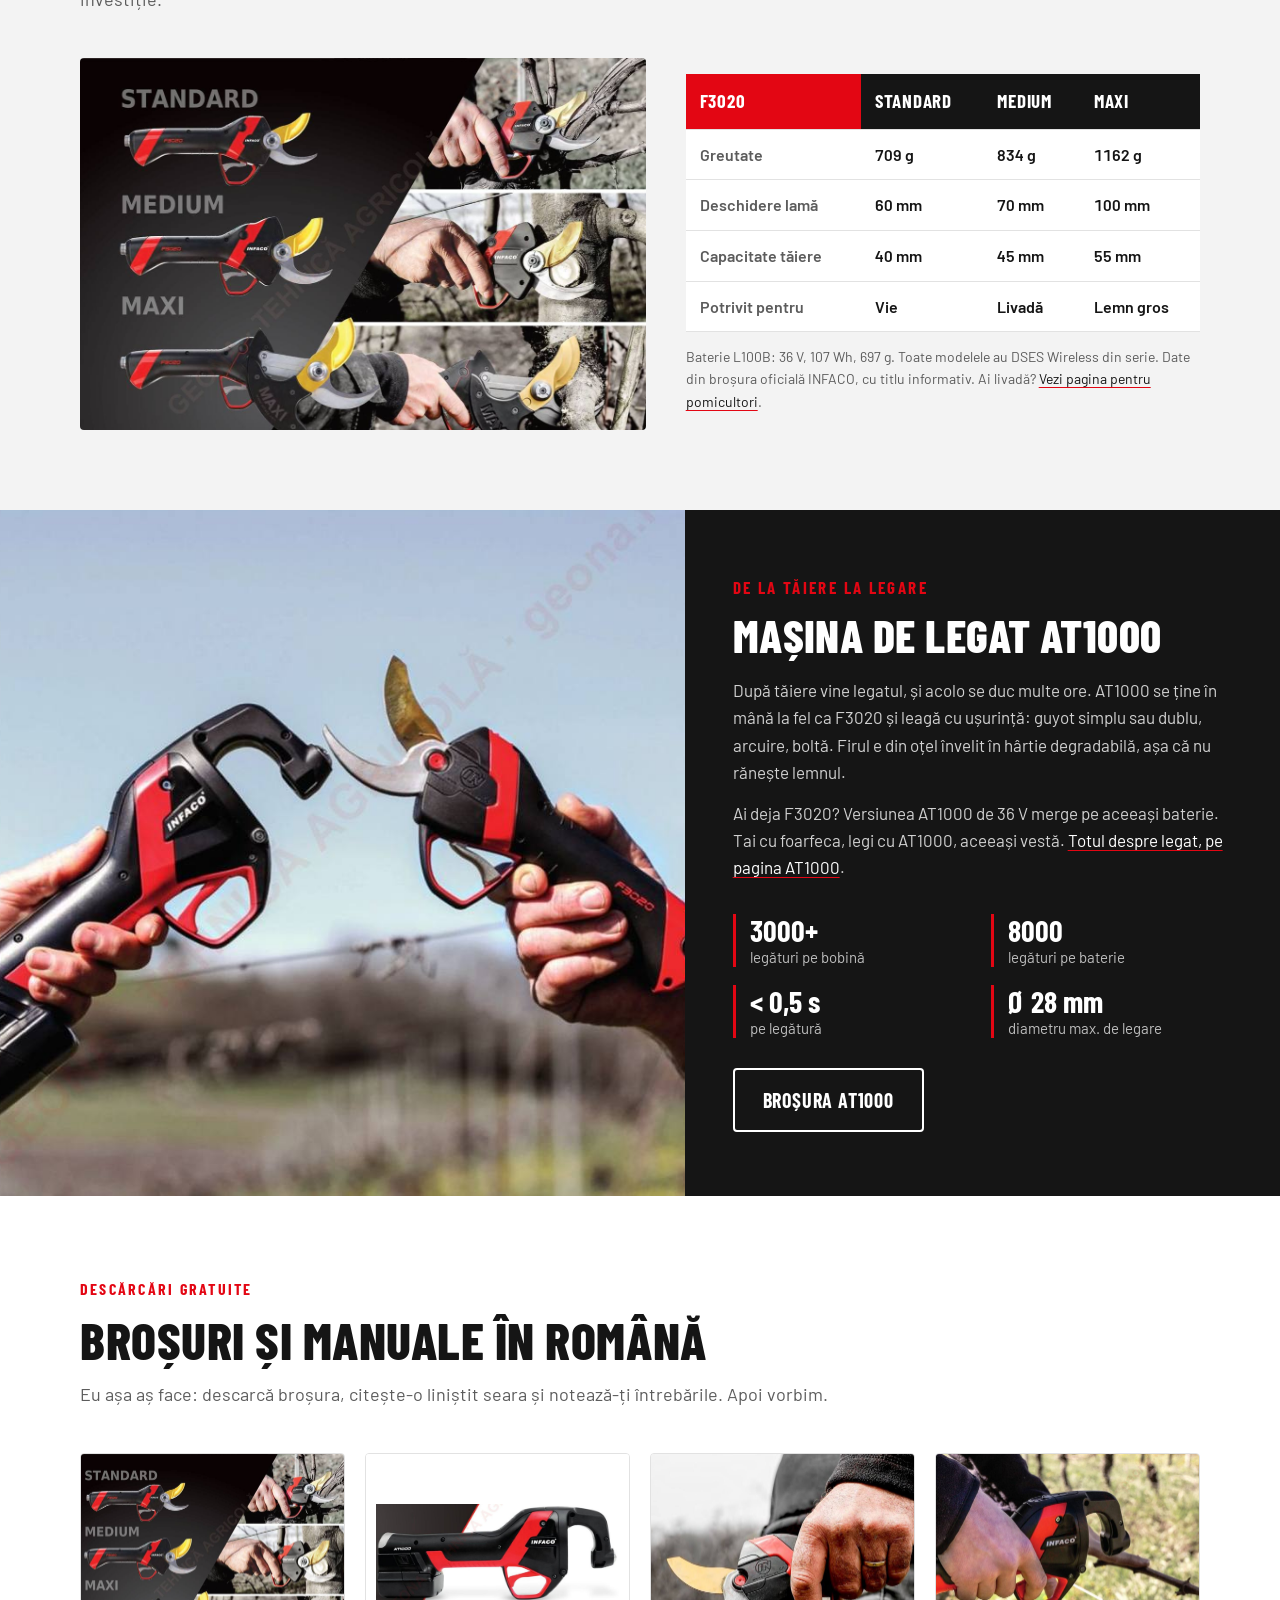
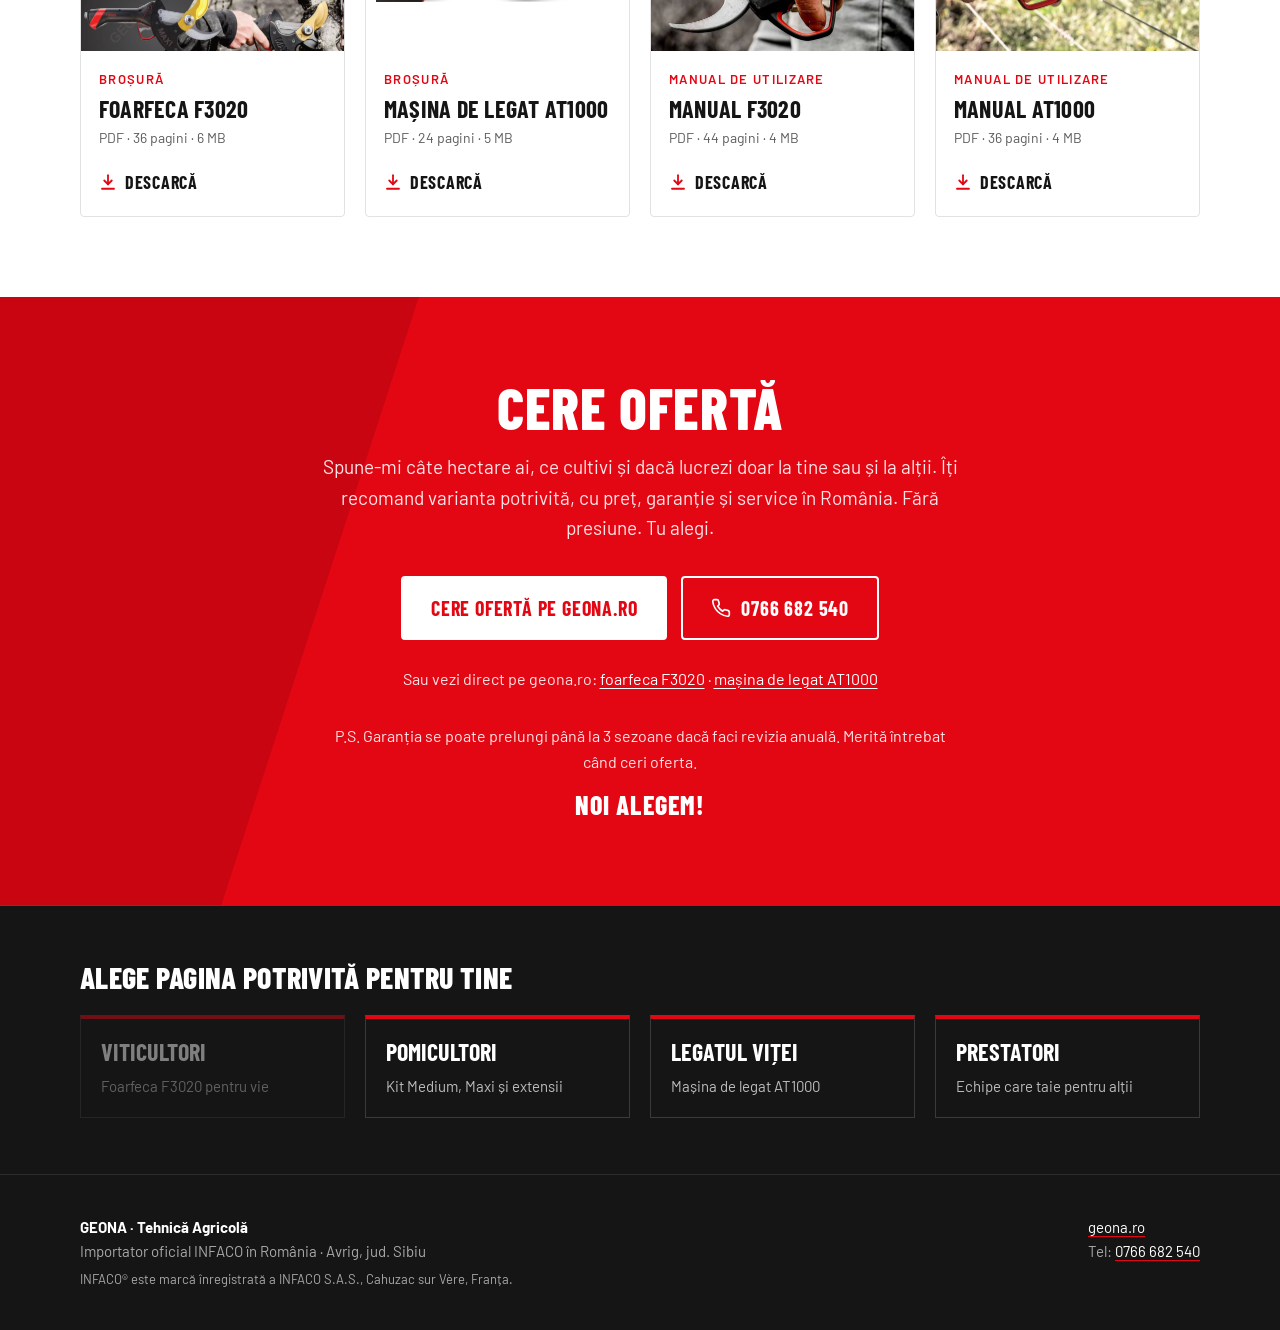
==== commit 6690279f: "Corecturi George: bobina in borseta, garantie INFACO mondiala, fara altoire la Maxi, leaga cu usurin" ====
--- a/index.html
+++ b/index.html
@@ -5,15 +5,15 @@
   <meta name="viewport" content="width=device-width, initial-scale=1">
   <title>Foarfeci electrice INFACO F3020 pentru vie | Geona</title>
   <meta name="description" content="Foarfecile electrice INFACO F3020 și mașina de legat AT1000 pentru viticultori și pomicultori. Importator oficial INFACO în România: Geona Tehnică Agricolă.">
-  <link rel="canonical" href="https://geona-infaco.netlify.app/">
+  <link rel="canonical" href="https://infaco.geona.ro/">
 
   <meta property="og:type" content="website">
   <meta property="og:locale" content="ro_RO">
   <meta property="og:site_name" content="INFACO prin Geona">
   <meta property="og:title" content="Foarfecile electrice INFACO F3020 | Geona">
   <meta property="og:description" content="709 grame, o zi întreagă pe o baterie, siguranță DSES din serie. Broșuri și manuale în română, de la importatorul oficial INFACO.">
-  <meta property="og:url" content="https://geona-infaco.netlify.app/">
-  <meta property="og:image" content="https://geona-infaco.netlify.app/img/og-viticultori.jpg">
+  <meta property="og:url" content="https://infaco.geona.ro/">
+  <meta property="og:image" content="https://infaco.geona.ro/img/og-viticultori.jpg">
   <meta property="og:image:width" content="1200">
   <meta property="og:image:height" content="630">
   <meta name="twitter:card" content="summary_large_image">
@@ -143,7 +143,7 @@
         <div class="titlu-sectiune">
           <span class="supratitlu">3 unelte într-una</span>
           <h2>Un cap de tăiere pentru fiecare lucrare</h2>
-          <p>Ai și vie, și câțiva pomi? Schimbi singur capul foarfecii în vreo 5 minute. Standard pentru vie, Medium pentru livadă, Maxi pentru altoire și tăieri groase. O singură baterie, o singură investiție.</p>
+          <p>Ai și vie, și câțiva pomi? Schimbi singur capul foarfecii în vreo 5 minute. Standard pentru vie, Medium pentru livadă, Maxi pentru lemn gros și curățări mari. O singură baterie, o singură investiție.</p>
         </div>
         <div class="kituri-grid">
           <img src="img/f3020-trei-capete.jpg" width="1200" height="789" alt="Foarfeca F3020 în versiunile Standard, Medium și Maxi, în vie și în livadă" loading="lazy">
@@ -157,7 +157,7 @@
                   <tr><th scope="row">Greutate</th><td>709 g</td><td>834 g</td><td>1162 g</td></tr>
                   <tr><th scope="row">Deschidere lamă</th><td>60 mm</td><td>70 mm</td><td>100 mm</td></tr>
                   <tr><th scope="row">Capacitate tăiere</th><td>40 mm</td><td>45 mm</td><td>55 mm</td></tr>
-                  <tr><th scope="row">Potrivit pentru</th><td>Vie</td><td>Livadă</td><td>Altoire</td></tr>
+                  <tr><th scope="row">Potrivit pentru</th><td>Vie</td><td>Livadă</td><td>Lemn gros</td></tr>
                 </tbody>
               </table>
             </div>
@@ -176,7 +176,7 @@
         <div class="text">
           <span class="supratitlu">De la tăiere la legare</span>
           <h2>Mașina de legat AT1000</h2>
-          <p>După tăiere vine legatul, și acolo se duc multe ore. AT1000 se ține în mână la fel ca F3020 și leagă singură: guyot simplu sau dublu, arcuire, boltă. Firul e din oțel învelit în hârtie degradabilă, așa că nu rănește lemnul.</p>
+          <p>După tăiere vine legatul, și acolo se duc multe ore. AT1000 se ține în mână la fel ca F3020 și leagă cu ușurință: guyot simplu sau dublu, arcuire, boltă. Firul e din oțel învelit în hârtie degradabilă, așa că nu rănește lemnul.</p>
           <p>Ai deja F3020? Versiunea AT1000 de 36 V merge pe aceeași baterie. Tai cu foarfeca, legi cu AT1000, aceeași vestă. <a href="legat-vita/">Totul despre legat, pe pagina AT1000</a>.</p>
           <div class="cifre">
             <div><b>3000+</b>legături pe bobină</div>
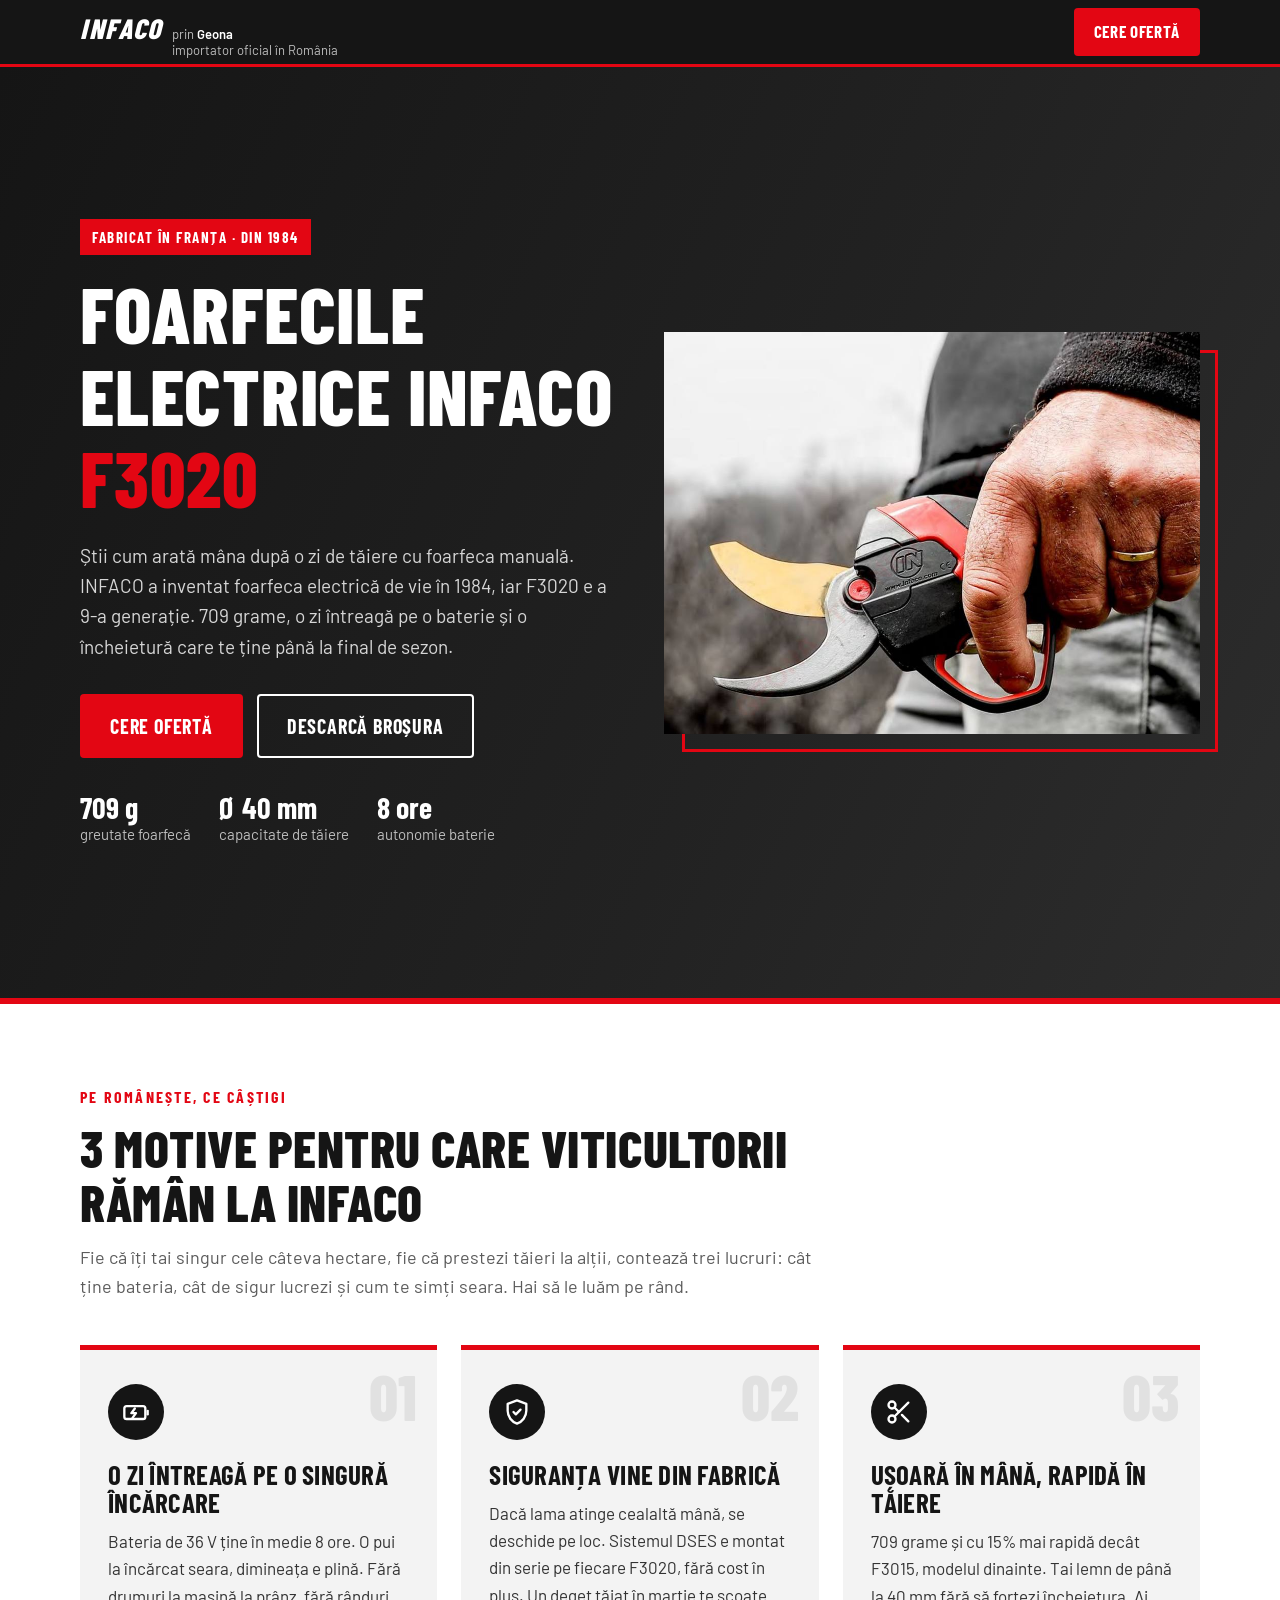
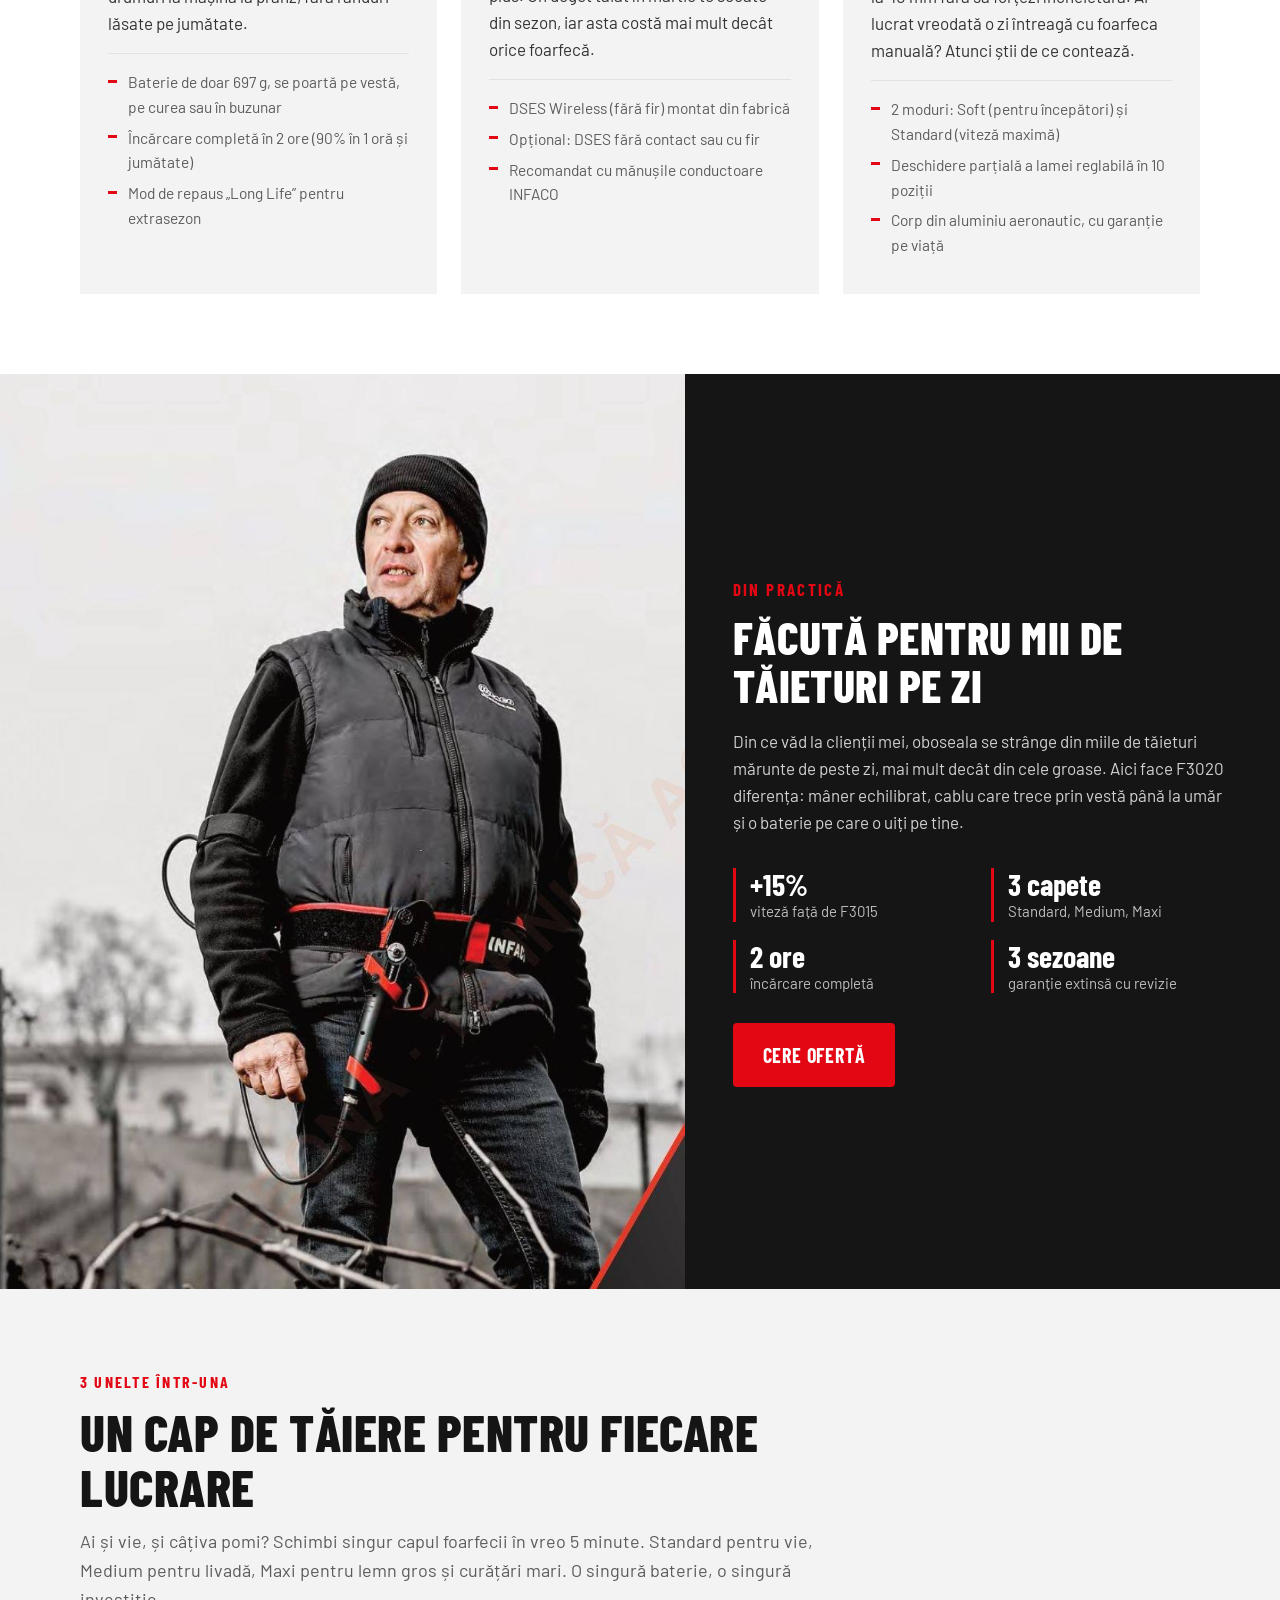
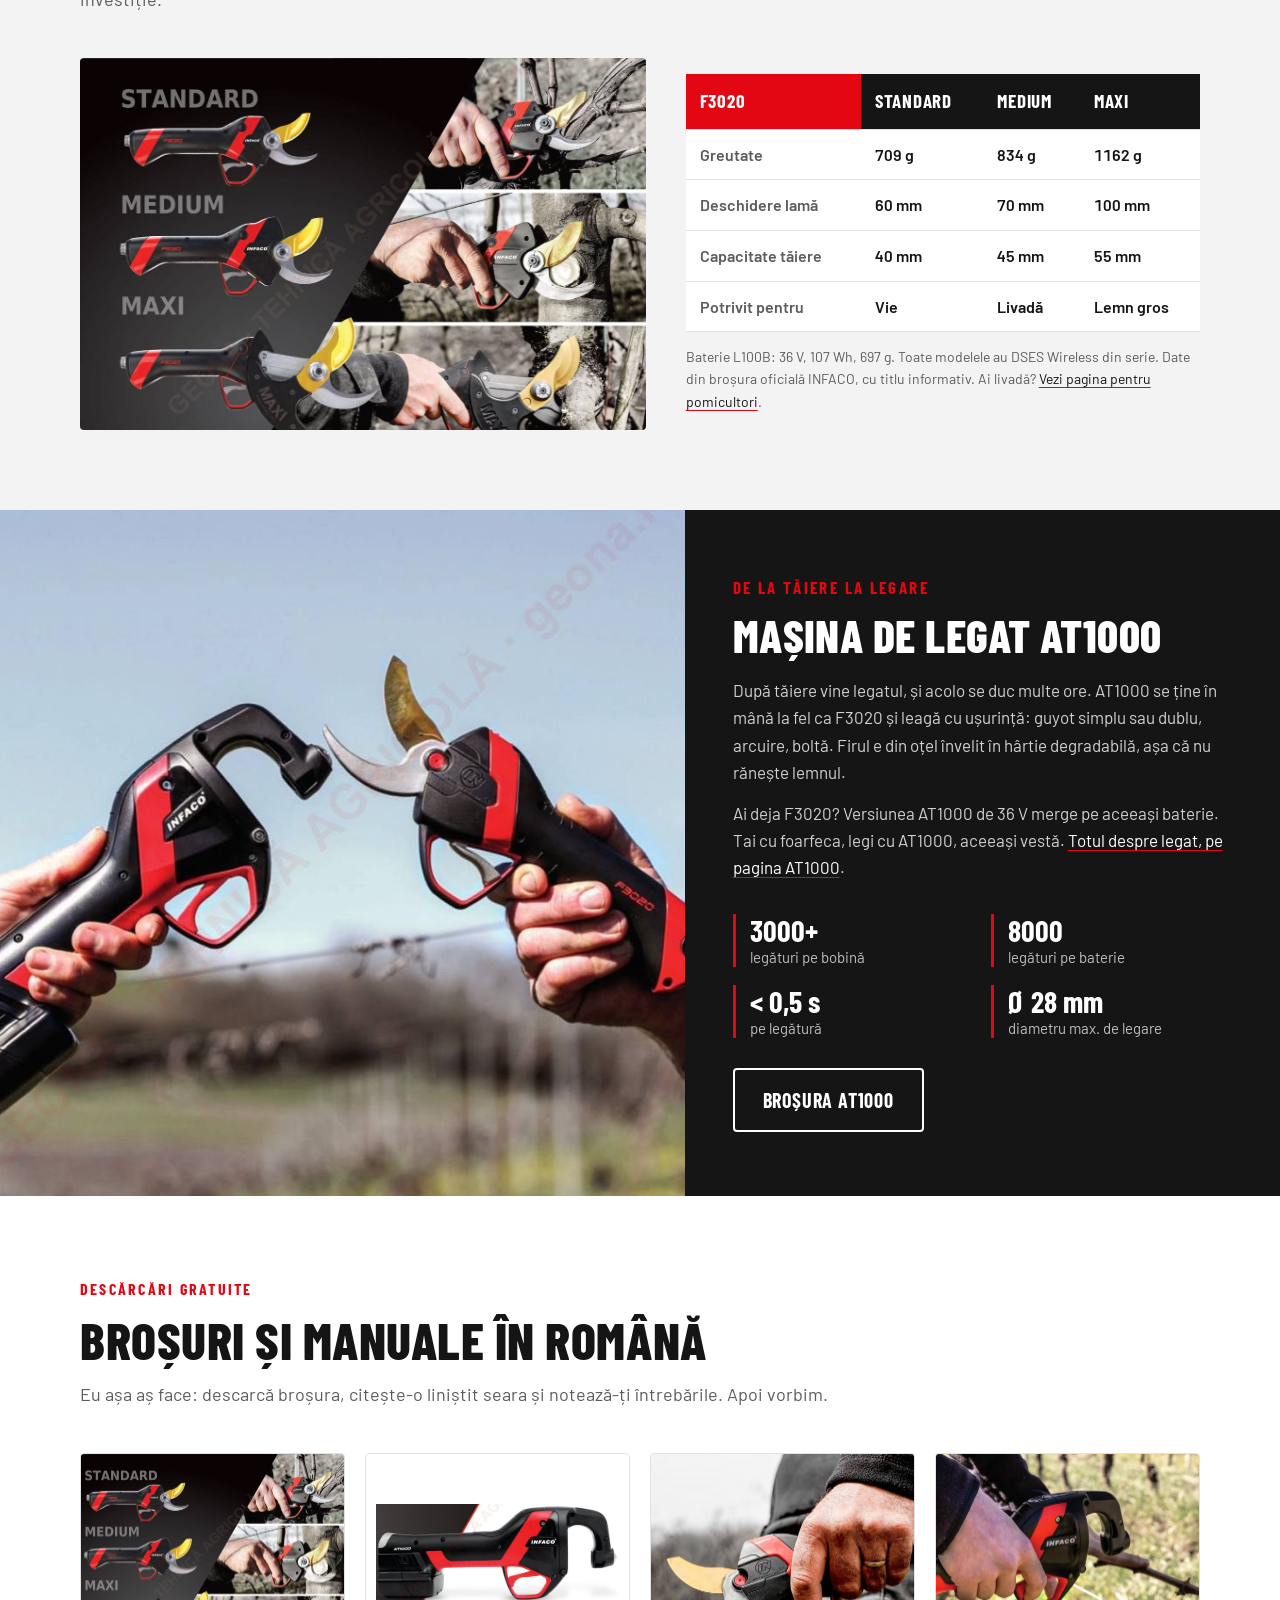
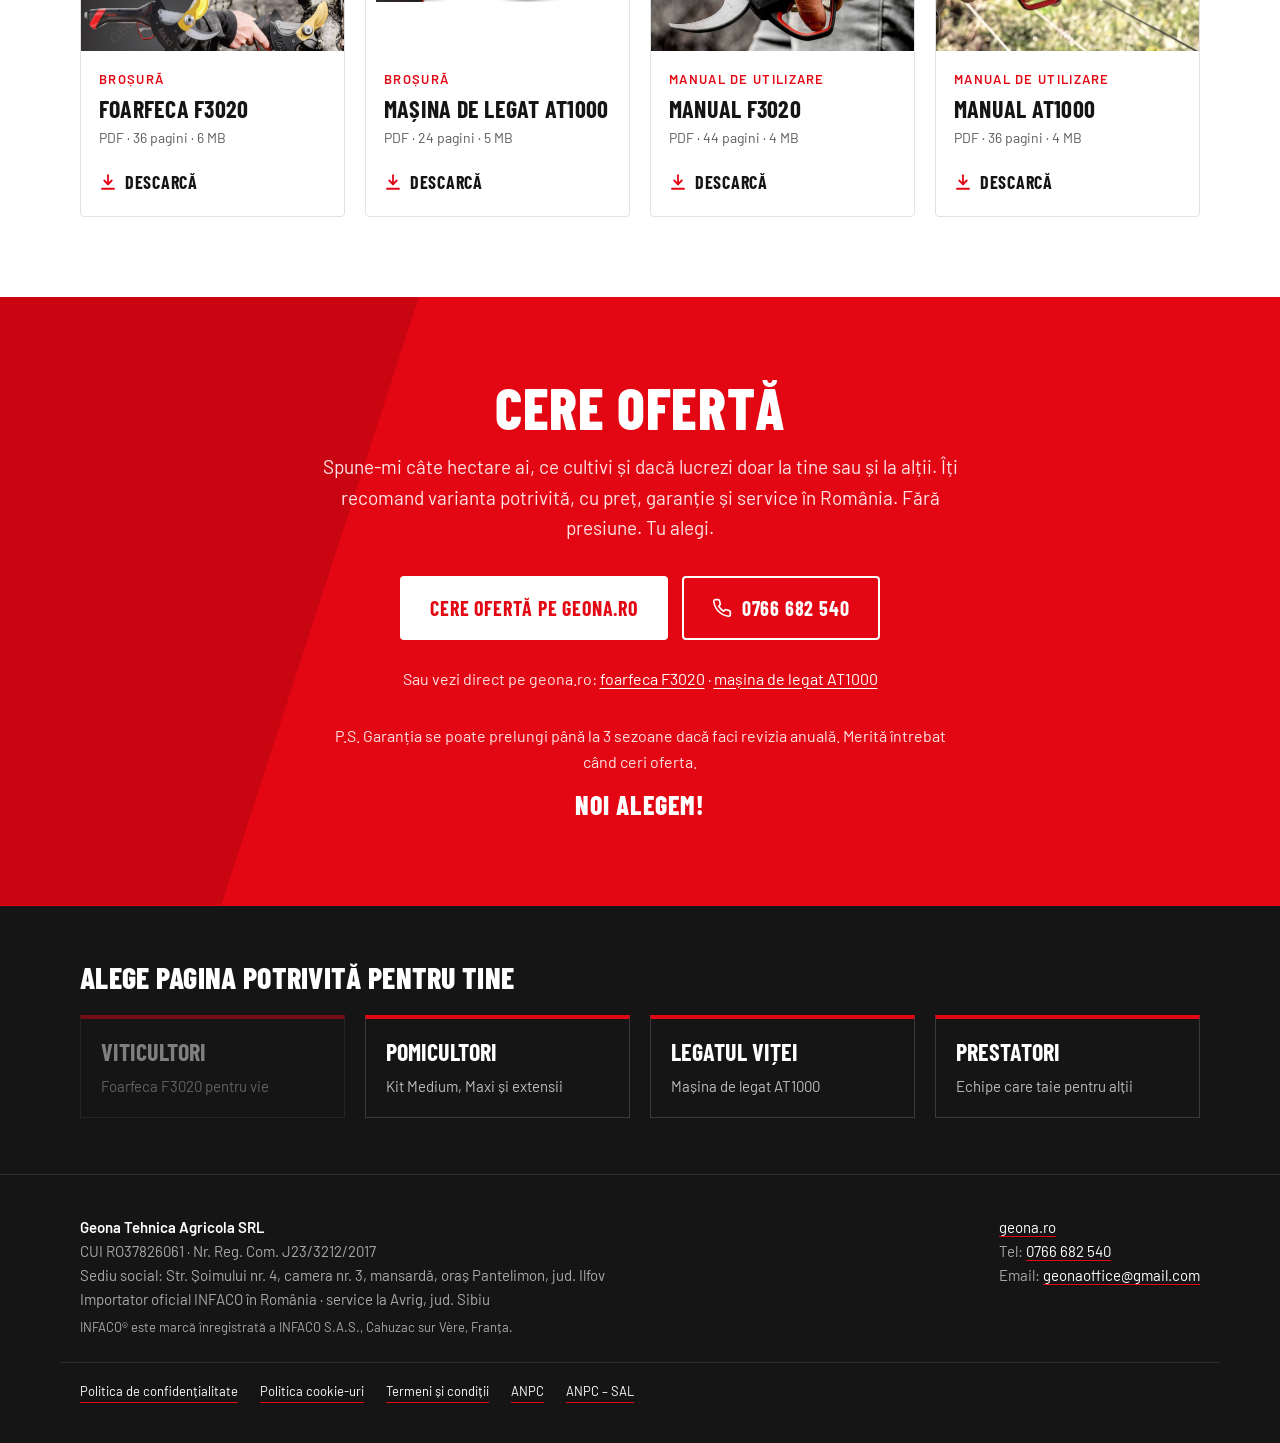
==== commit 5994ebe4: "Subsol legal (legea 365/2002), favicon geona.ro, fonturi locale, cheie IndexNow Co-Authored-By: Clau" ====
--- a/index.html
+++ b/index.html
@@ -18,11 +18,69 @@
   <meta property="og:image:height" content="630">
   <meta name="twitter:card" content="summary_large_image">
 
-  <link rel="icon" href="data:image/svg+xml,%3Csvg xmlns='http://www.w3.org/2000/svg' viewBox='0 0 64 64'%3E%3Crect width='64' height='64' rx='10' fill='%23E30613'/%3E%3Ctext x='32' y='46' font-size='40' font-family='Arial' font-weight='bold' fill='white' text-anchor='middle'%3EG%3C/text%3E%3C/svg%3E">
-  <link rel="preconnect" href="https://fonts.googleapis.com">
-  <link rel="preconnect" href="https://fonts.gstatic.com" crossorigin>
-  <link href="https://fonts.googleapis.com/css2?family=Barlow:wght@400;500;600&family=Barlow+Condensed:wght@600;700;800&display=swap" rel="stylesheet">
+  <link rel="icon" href="favicon.ico" sizes="48x48">
+  <link rel="icon" href="img/icon-192.png" type="image/png" sizes="192x192">
+  <link rel="apple-touch-icon" href="img/apple-touch-icon.png">
+  <link rel="stylesheet" href="css/fonturi.css">
   <link rel="stylesheet" href="css/stil.css">
+  <script type="application/ld+json">
+  {
+    "@context": "https://schema.org",
+    "@graph": [
+      {
+        "@type": "Organization",
+        "@id": "https://infaco.geona.ro/#geona",
+        "name": "Geona Tehnică Agricolă",
+        "url": "https://geona.ro/",
+        "telephone": "+40766682540",
+        "address": {
+          "@type": "PostalAddress",
+          "addressLocality": "Avrig",
+          "addressRegion": "Sibiu",
+          "addressCountry": "RO"
+        },
+        "description": "Importator oficial INFACO în România",
+        "legalName": "Geona Tehnica Agricola SRL",
+        "vatID": "RO37826061",
+        "email": "geonaoffice@gmail.com",
+        "logo": "https://infaco.geona.ro/img/icon-192.png"
+      },
+      {
+        "@type": "WebPage",
+        "@id": "https://infaco.geona.ro/",
+        "url": "https://infaco.geona.ro/",
+        "name": "Foarfeci electrice INFACO F3020 pentru vie | Geona",
+        "description": "Foarfecile electrice INFACO F3020 și mașina de legat AT1000 pentru viticultori și pomicultori. Importator oficial INFACO în România: Geona Tehnică Agricolă.",
+        "inLanguage": "ro-RO",
+        "primaryImageOfPage": {
+          "@type": "ImageObject",
+          "url": "https://infaco.geona.ro/img/f3020-in-mana.jpg",
+          "caption": "Viticultor cu foarfeca electrică INFACO F3020 în mână"
+        },
+        "image": [
+          "https://infaco.geona.ro/img/f3020-in-mana.jpg",
+          "https://infaco.geona.ro/img/viticultor-vesta.jpg",
+          "https://infaco.geona.ro/img/f3020-trei-capete.jpg",
+          "https://infaco.geona.ro/img/at1000-f3020-duo.jpg"
+        ],
+        "publisher": {
+          "@id": "https://infaco.geona.ro/#geona"
+        }
+      },
+      {
+        "@type": "BreadcrumbList",
+        "itemListElement": [
+          {
+            "@type": "ListItem",
+            "position": 1,
+            "name": "INFACO prin Geona",
+            "item": "https://infaco.geona.ro/"
+          }
+        ]
+      }
+    ]
+  }
+  </script>
 </head>
 <body>
 
@@ -276,14 +334,24 @@
   <footer>
     <div class="container">
       <div>
-        <strong>GEONA · Tehnică Agricolă</strong><br>
-        Importator oficial INFACO în România · Avrig, jud. Sibiu
+        <strong>Geona Tehnica Agricola SRL</strong><br>
+        CUI RO37826061 · Nr. Reg. Com. J23/3212/2017<br>
+        Sediu social: Str. Șoimului nr. 4, camera nr. 3, mansardă, oraș Pantelimon, jud. Ilfov<br>
+        Importator oficial INFACO în România · service la Avrig, jud. Sibiu
         <div class="mic">INFACO® este marcă înregistrată a INFACO S.A.S., Cahuzac sur Vère, Franța.</div>
       </div>
       <div>
         <a href="https://geona.ro/?utm_source=landing-infaco&amp;utm_medium=referral&amp;utm_campaign=viticultori" target="_blank" rel="noopener">geona.ro</a><br>
-        Tel: <a href="tel:+40766682540">0766 682 540</a>
-      </div>
+        Tel: <a href="tel:+40766682540">0766 682 540</a><br>
+        Email: <a href="mailto:geonaoffice@gmail.com">geonaoffice@gmail.com</a>
+      </div>
+    </div>
+    <div class="container legal">
+      <a href="https://geona.ro/politica-de-confidentialitate/" target="_blank" rel="noopener">Politica de confidențialitate</a>
+      <a href="https://geona.ro/politica-cookie-uri-ue/" target="_blank" rel="noopener">Politica cookie-uri</a>
+      <a href="https://geona.ro/termeni-si-conditii/" target="_blank" rel="noopener">Termeni și condiții</a>
+      <a href="https://anpc.ro/" target="_blank" rel="noopener">ANPC</a>
+      <a href="https://anpc.ro/ce-este-sal/" target="_blank" rel="noopener">ANPC – SAL</a>
     </div>
   </footer>
 
--- a/css/fonturi.css
+++ b/css/fonturi.css
@@ -0,0 +1,109 @@
+/* Fonturile Barlow (licență SIL OFL), găzduite local ca vizitatorii să nu fie trimiși la Google */
+/* latin-ext */
+@font-face {
+  font-family: 'Barlow';
+  font-style: normal;
+  font-weight: 400;
+  font-display: swap;
+  src: url(../fonts/barlow-400-latin-ext.woff2) format('woff2');
+  unicode-range: U+0100-02BA, U+02BD-02C5, U+02C7-02CC, U+02CE-02D7, U+02DD-02FF, U+0304, U+0308, U+0329, U+1D00-1DBF, U+1E00-1E9F, U+1EF2-1EFF, U+2020, U+20A0-20AB, U+20AD-20C0, U+2113, U+2C60-2C7F, U+A720-A7FF;
+}
+/* latin */
+@font-face {
+  font-family: 'Barlow';
+  font-style: normal;
+  font-weight: 400;
+  font-display: swap;
+  src: url(../fonts/barlow-400-latin.woff2) format('woff2');
+  unicode-range: U+0000-00FF, U+0131, U+0152-0153, U+02BB-02BC, U+02C6, U+02DA, U+02DC, U+0304, U+0308, U+0329, U+2000-206F, U+20AC, U+2122, U+2191, U+2193, U+2212, U+2215, U+FEFF, U+FFFD;
+}
+/* latin-ext */
+@font-face {
+  font-family: 'Barlow';
+  font-style: normal;
+  font-weight: 500;
+  font-display: swap;
+  src: url(../fonts/barlow-500-latin-ext.woff2) format('woff2');
+  unicode-range: U+0100-02BA, U+02BD-02C5, U+02C7-02CC, U+02CE-02D7, U+02DD-02FF, U+0304, U+0308, U+0329, U+1D00-1DBF, U+1E00-1E9F, U+1EF2-1EFF, U+2020, U+20A0-20AB, U+20AD-20C0, U+2113, U+2C60-2C7F, U+A720-A7FF;
+}
+/* latin */
+@font-face {
+  font-family: 'Barlow';
+  font-style: normal;
+  font-weight: 500;
+  font-display: swap;
+  src: url(../fonts/barlow-500-latin.woff2) format('woff2');
+  unicode-range: U+0000-00FF, U+0131, U+0152-0153, U+02BB-02BC, U+02C6, U+02DA, U+02DC, U+0304, U+0308, U+0329, U+2000-206F, U+20AC, U+2122, U+2191, U+2193, U+2212, U+2215, U+FEFF, U+FFFD;
+}
+/* latin-ext */
+@font-face {
+  font-family: 'Barlow';
+  font-style: normal;
+  font-weight: 600;
+  font-display: swap;
+  src: url(../fonts/barlow-600-latin-ext.woff2) format('woff2');
+  unicode-range: U+0100-02BA, U+02BD-02C5, U+02C7-02CC, U+02CE-02D7, U+02DD-02FF, U+0304, U+0308, U+0329, U+1D00-1DBF, U+1E00-1E9F, U+1EF2-1EFF, U+2020, U+20A0-20AB, U+20AD-20C0, U+2113, U+2C60-2C7F, U+A720-A7FF;
+}
+/* latin */
+@font-face {
+  font-family: 'Barlow';
+  font-style: normal;
+  font-weight: 600;
+  font-display: swap;
+  src: url(../fonts/barlow-600-latin.woff2) format('woff2');
+  unicode-range: U+0000-00FF, U+0131, U+0152-0153, U+02BB-02BC, U+02C6, U+02DA, U+02DC, U+0304, U+0308, U+0329, U+2000-206F, U+20AC, U+2122, U+2191, U+2193, U+2212, U+2215, U+FEFF, U+FFFD;
+}
+/* latin-ext */
+@font-face {
+  font-family: 'Barlow Condensed';
+  font-style: normal;
+  font-weight: 600;
+  font-display: swap;
+  src: url(../fonts/barlow-condensed-600-latin-ext.woff2) format('woff2');
+  unicode-range: U+0100-02BA, U+02BD-02C5, U+02C7-02CC, U+02CE-02D7, U+02DD-02FF, U+0304, U+0308, U+0329, U+1D00-1DBF, U+1E00-1E9F, U+1EF2-1EFF, U+2020, U+20A0-20AB, U+20AD-20C0, U+2113, U+2C60-2C7F, U+A720-A7FF;
+}
+/* latin */
+@font-face {
+  font-family: 'Barlow Condensed';
+  font-style: normal;
+  font-weight: 600;
+  font-display: swap;
+  src: url(../fonts/barlow-condensed-600-latin.woff2) format('woff2');
+  unicode-range: U+0000-00FF, U+0131, U+0152-0153, U+02BB-02BC, U+02C6, U+02DA, U+02DC, U+0304, U+0308, U+0329, U+2000-206F, U+20AC, U+2122, U+2191, U+2193, U+2212, U+2215, U+FEFF, U+FFFD;
+}
+/* latin-ext */
+@font-face {
+  font-family: 'Barlow Condensed';
+  font-style: normal;
+  font-weight: 700;
+  font-display: swap;
+  src: url(../fonts/barlow-condensed-700-latin-ext.woff2) format('woff2');
+  unicode-range: U+0100-02BA, U+02BD-02C5, U+02C7-02CC, U+02CE-02D7, U+02DD-02FF, U+0304, U+0308, U+0329, U+1D00-1DBF, U+1E00-1E9F, U+1EF2-1EFF, U+2020, U+20A0-20AB, U+20AD-20C0, U+2113, U+2C60-2C7F, U+A720-A7FF;
+}
+/* latin */
+@font-face {
+  font-family: 'Barlow Condensed';
+  font-style: normal;
+  font-weight: 700;
+  font-display: swap;
+  src: url(../fonts/barlow-condensed-700-latin.woff2) format('woff2');
+  unicode-range: U+0000-00FF, U+0131, U+0152-0153, U+02BB-02BC, U+02C6, U+02DA, U+02DC, U+0304, U+0308, U+0329, U+2000-206F, U+20AC, U+2122, U+2191, U+2193, U+2212, U+2215, U+FEFF, U+FFFD;
+}
+/* latin-ext */
+@font-face {
+  font-family: 'Barlow Condensed';
+  font-style: normal;
+  font-weight: 800;
+  font-display: swap;
+  src: url(../fonts/barlow-condensed-800-latin-ext.woff2) format('woff2');
+  unicode-range: U+0100-02BA, U+02BD-02C5, U+02C7-02CC, U+02CE-02D7, U+02DD-02FF, U+0304, U+0308, U+0329, U+1D00-1DBF, U+1E00-1E9F, U+1EF2-1EFF, U+2020, U+20A0-20AB, U+20AD-20C0, U+2113, U+2C60-2C7F, U+A720-A7FF;
+}
+/* latin */
+@font-face {
+  font-family: 'Barlow Condensed';
+  font-style: normal;
+  font-weight: 800;
+  font-display: swap;
+  src: url(../fonts/barlow-condensed-800-latin.woff2) format('woff2');
+  unicode-range: U+0000-00FF, U+0131, U+0152-0153, U+02BB-02BC, U+02C6, U+02DA, U+02DC, U+0304, U+0308, U+0329, U+2000-206F, U+20AC, U+2122, U+2191, U+2193, U+2212, U+2215, U+FEFF, U+FFFD;
+}
--- a/css/stil.css
+++ b/css/stil.css
@@ -284,6 +284,7 @@
 footer strong { color: var(--alb); }
 footer a { color: var(--alb); text-decoration: none; border-bottom: 1px solid var(--rosu); }
 footer .mic { font-size: 13px; margin-top: 6px; }
+footer .legal { justify-content: flex-start; gap: 8px 22px; margin-top: 24px; padding-top: 18px; border-top: 1px solid #2c2c2c; font-size: 13px; }
 
 /* ---------- Responsive ---------- */
 @media (max-width: 980px) {
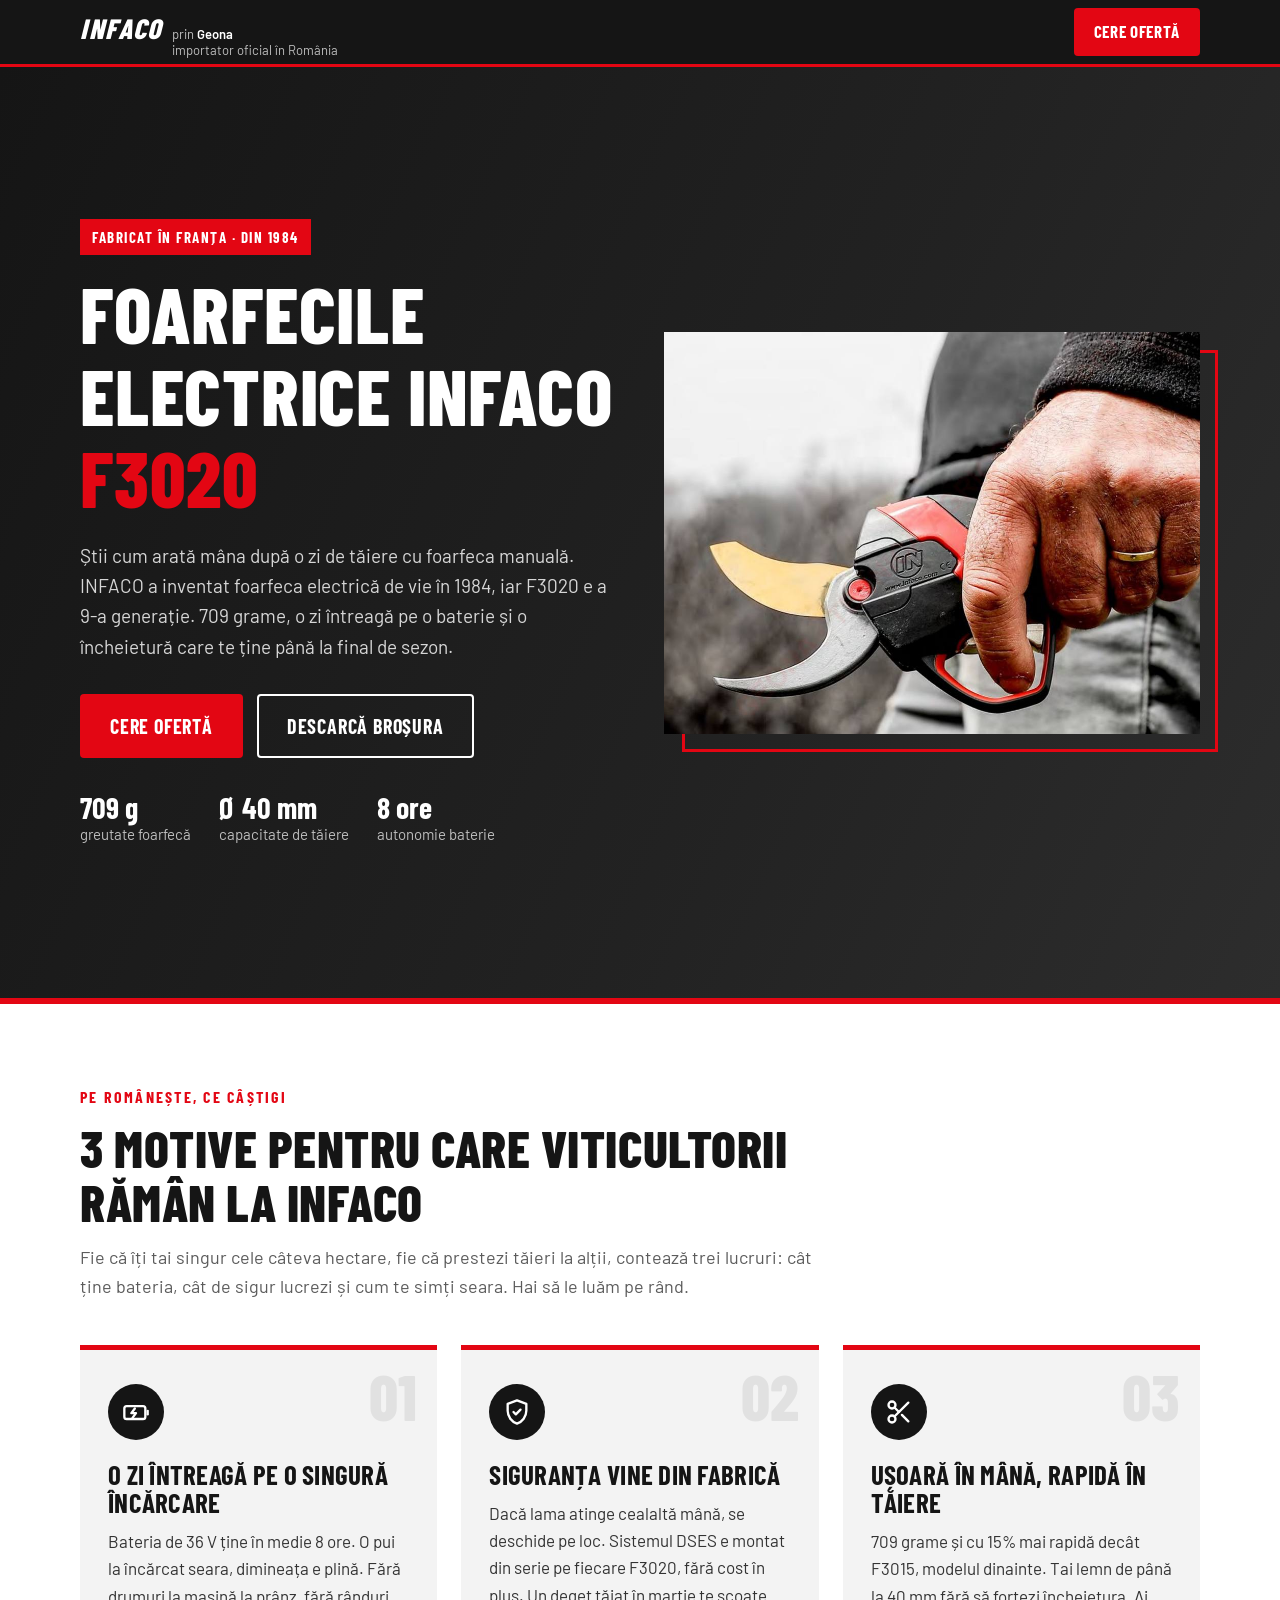
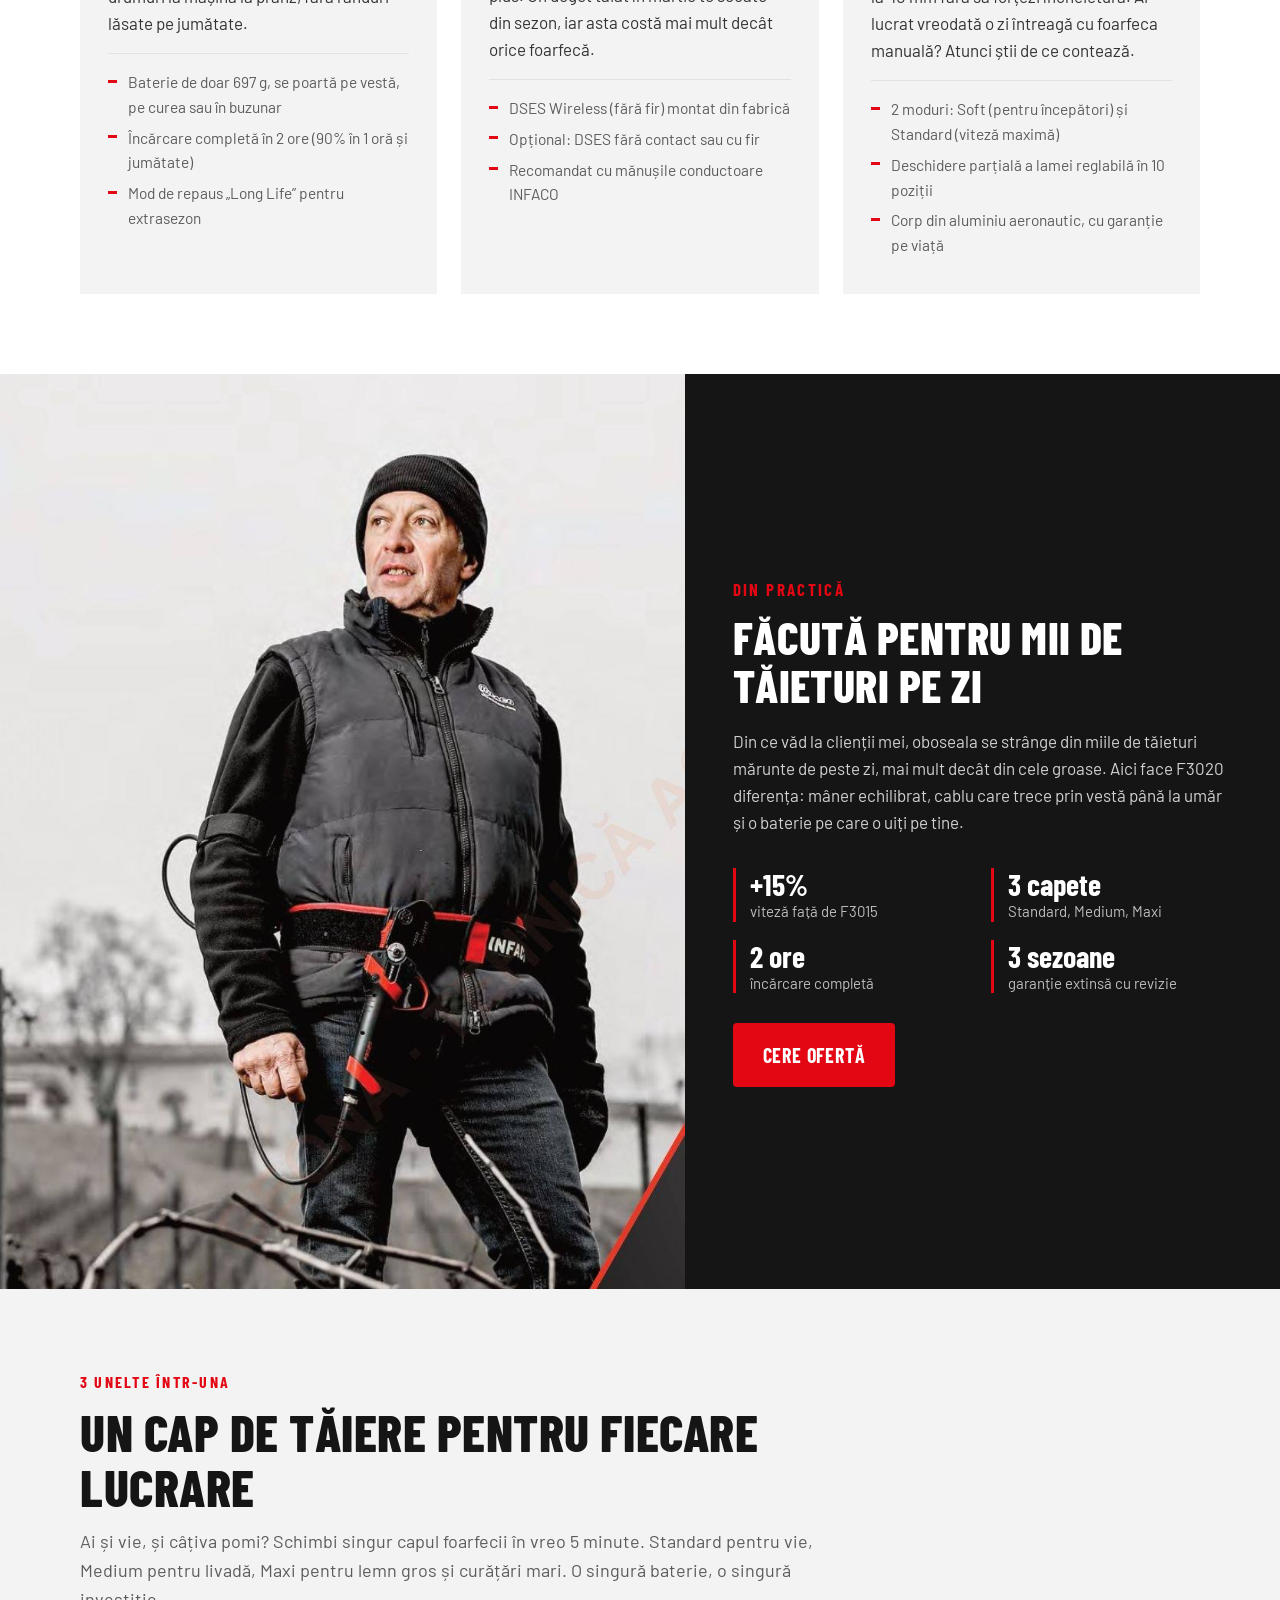
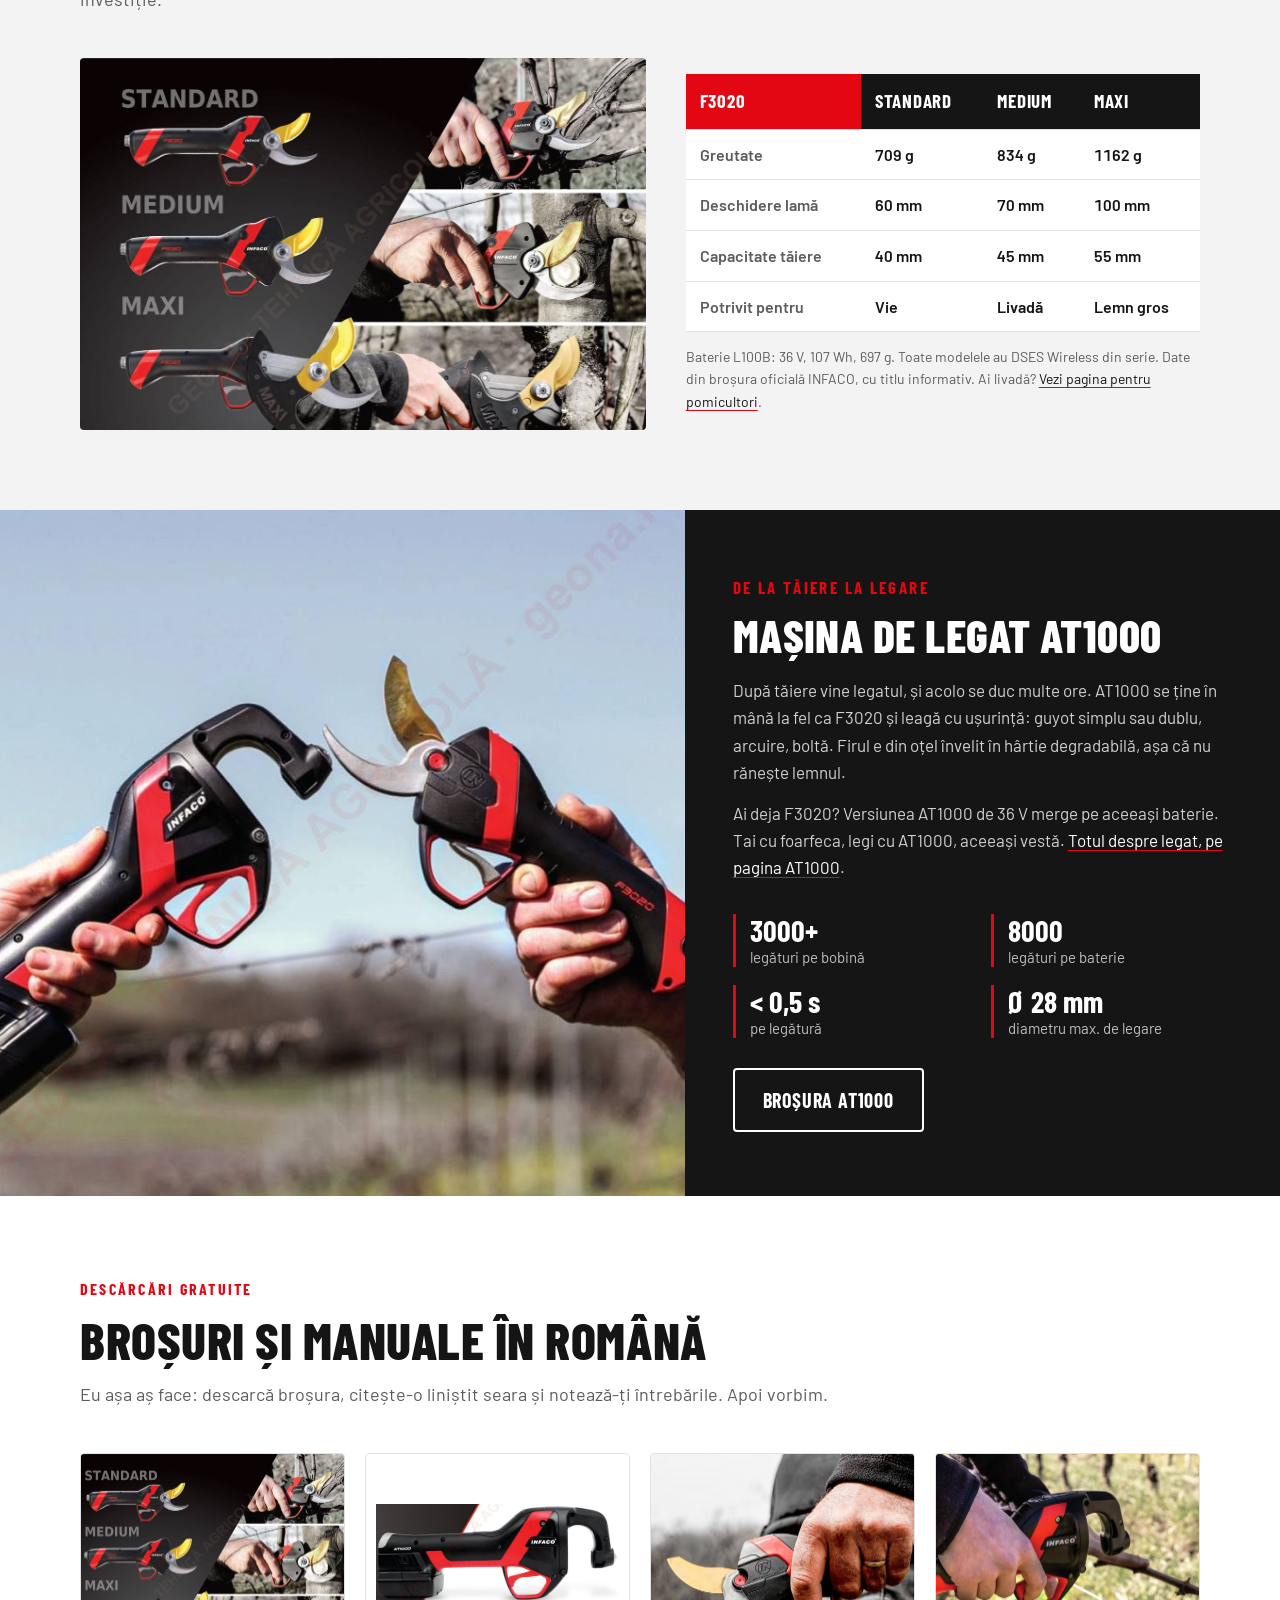
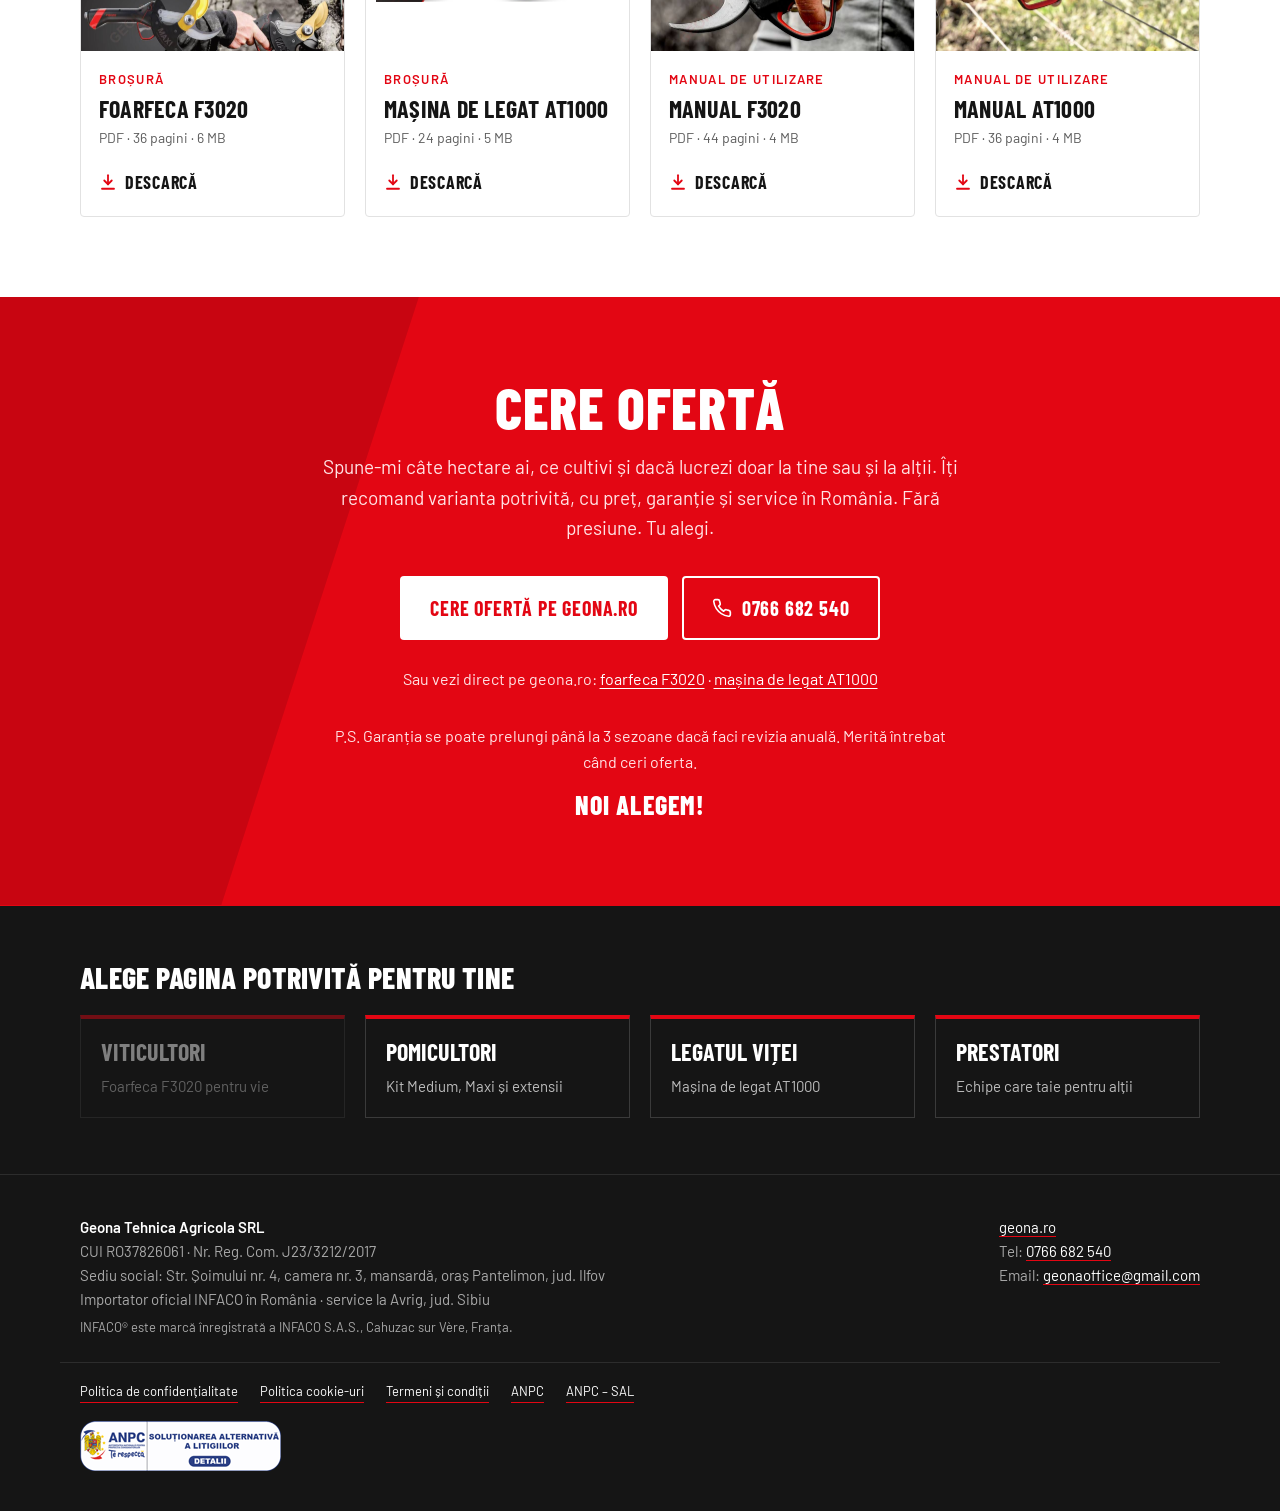
==== commit d8122f06: "Pictograma ANPC SAL + link nou reclamatiisal.anpc.ro (Ordinul ANPC 270/2026) Subsolul celor 4 landin" ====
--- a/index.html
+++ b/index.html
@@ -351,7 +351,10 @@
       <a href="https://geona.ro/politica-cookie-uri-ue/" target="_blank" rel="noopener">Politica cookie-uri</a>
       <a href="https://geona.ro/termeni-si-conditii/" target="_blank" rel="noopener">Termeni și condiții</a>
       <a href="https://anpc.ro/" target="_blank" rel="noopener">ANPC</a>
-      <a href="https://anpc.ro/ce-este-sal/" target="_blank" rel="noopener">ANPC – SAL</a>
+      <a href="https://reclamatiisal.anpc.ro" target="_blank" rel="noopener">ANPC – SAL</a>
+    </div>
+    <div class="container sal">
+      <a href="https://reclamatiisal.anpc.ro" target="_blank" rel="noopener"><img src="img/SAL-PICTOGRAMA.png" width="201" height="50" alt="Soluționarea alternativă a litigiilor – ANPC" loading="lazy"></a>
     </div>
   </footer>
 
--- a/css/stil.css
+++ b/css/stil.css
@@ -285,6 +285,9 @@
 footer a { color: var(--alb); text-decoration: none; border-bottom: 1px solid var(--rosu); }
 footer .mic { font-size: 13px; margin-top: 6px; }
 footer .legal { justify-content: flex-start; gap: 8px 22px; margin-top: 24px; padding-top: 18px; border-top: 1px solid #2c2c2c; font-size: 13px; }
+footer .sal { margin-top: 18px; }
+footer .sal a { border-bottom: 0; display: inline-block; }
+footer .sal img { display: block; width: 201px; height: 50px; }
 
 /* ---------- Responsive ---------- */
 @media (max-width: 980px) {
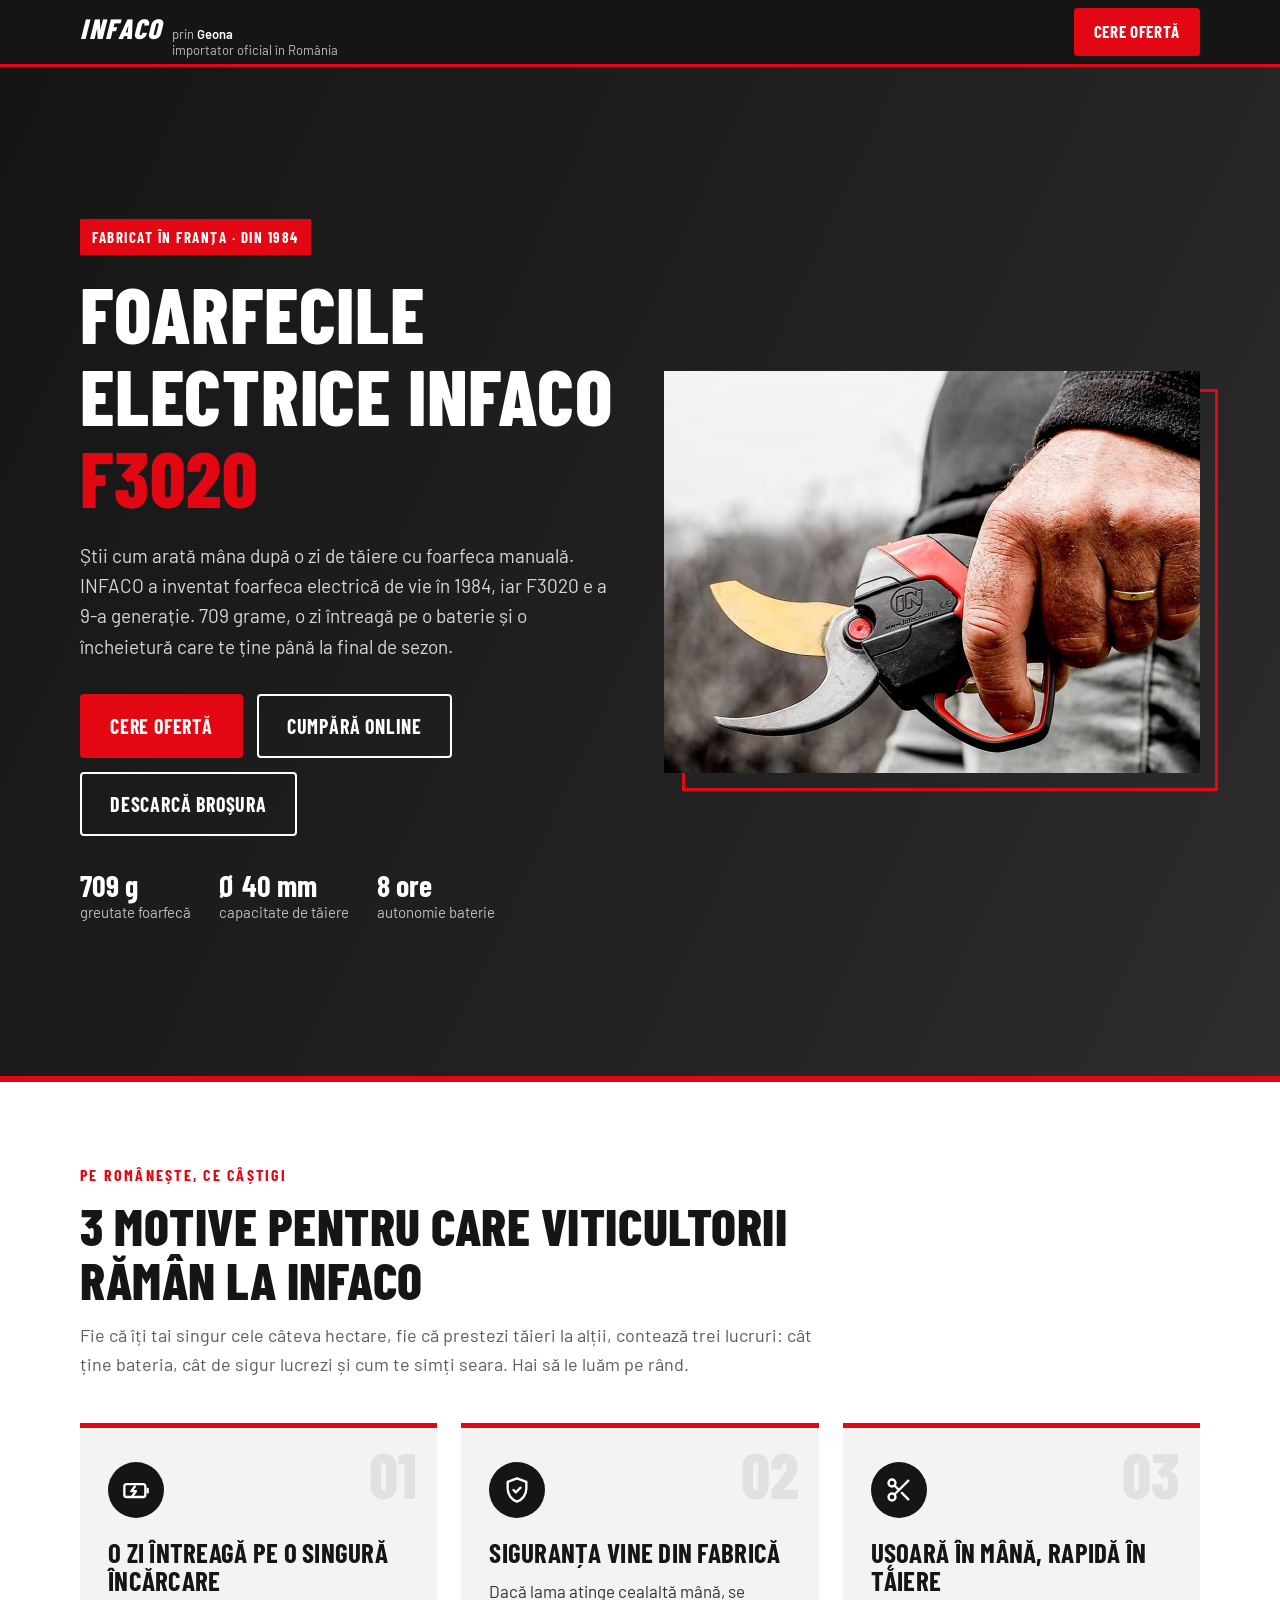
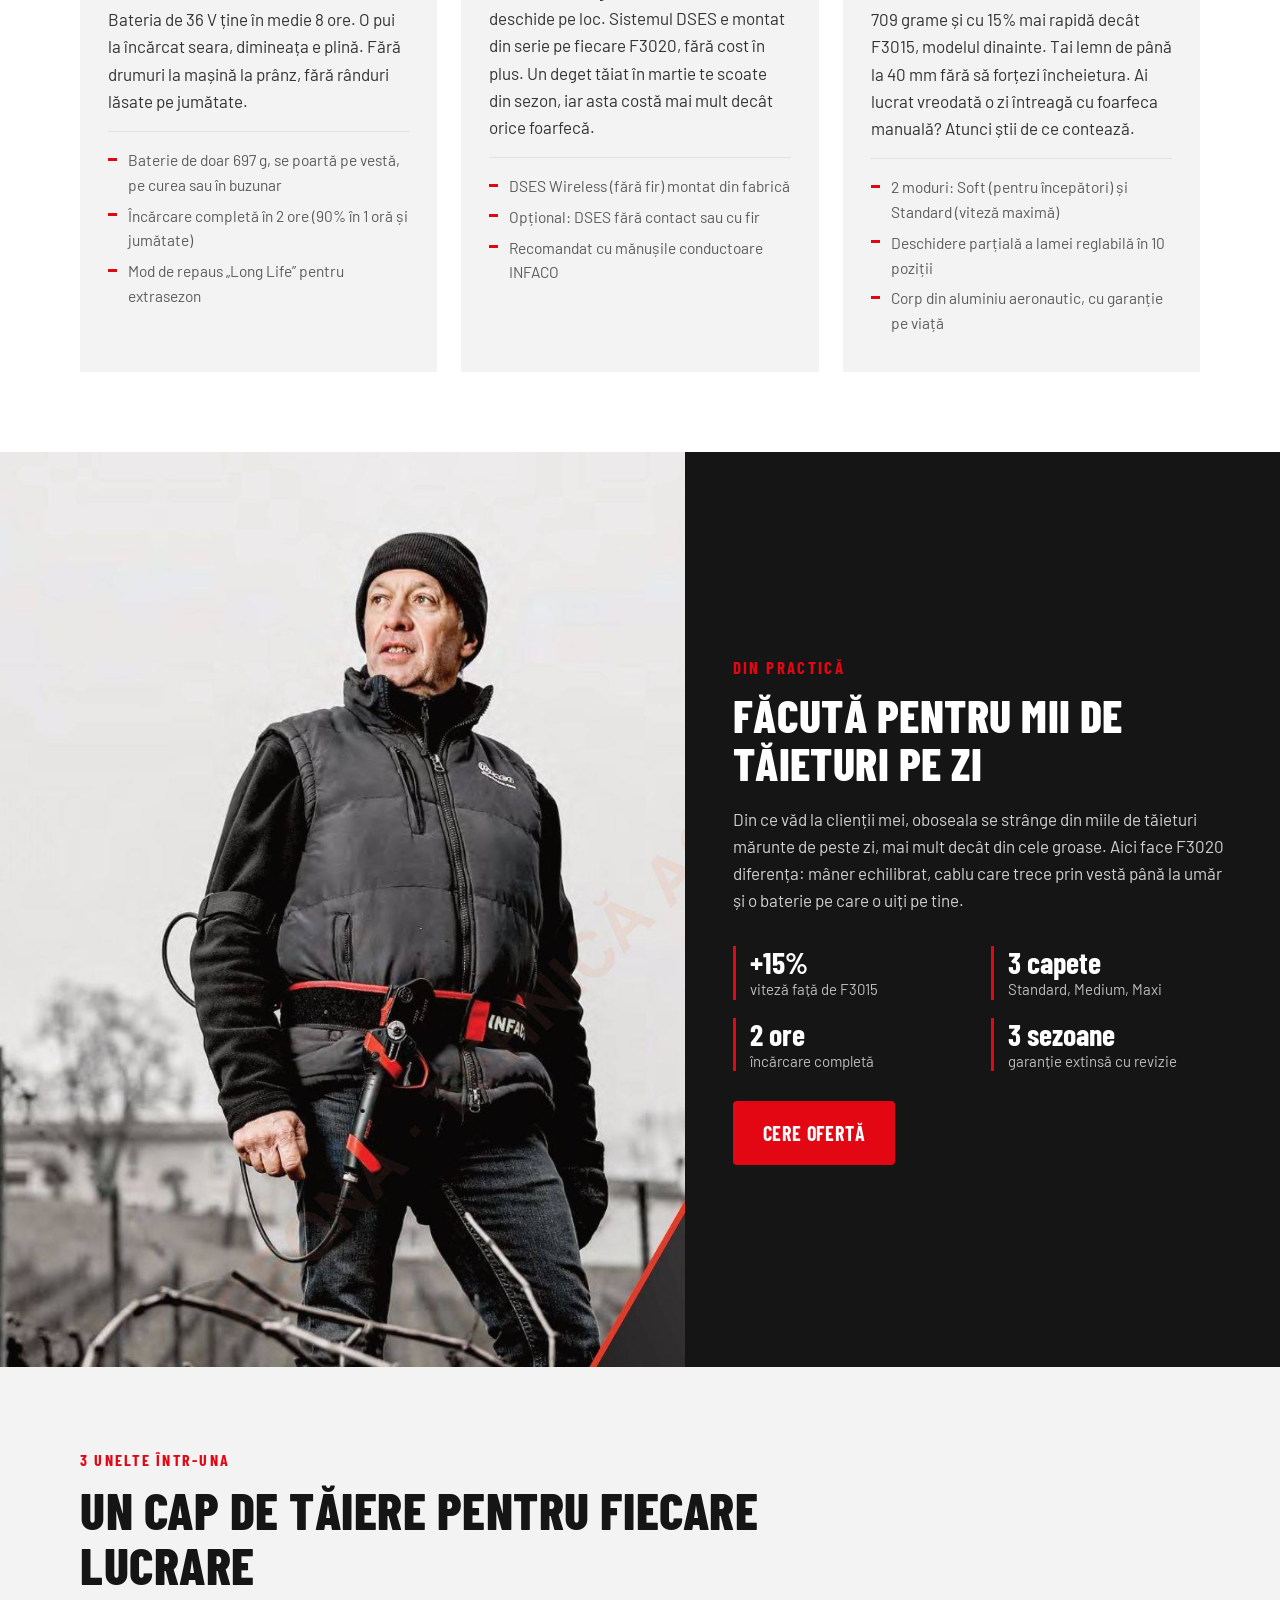
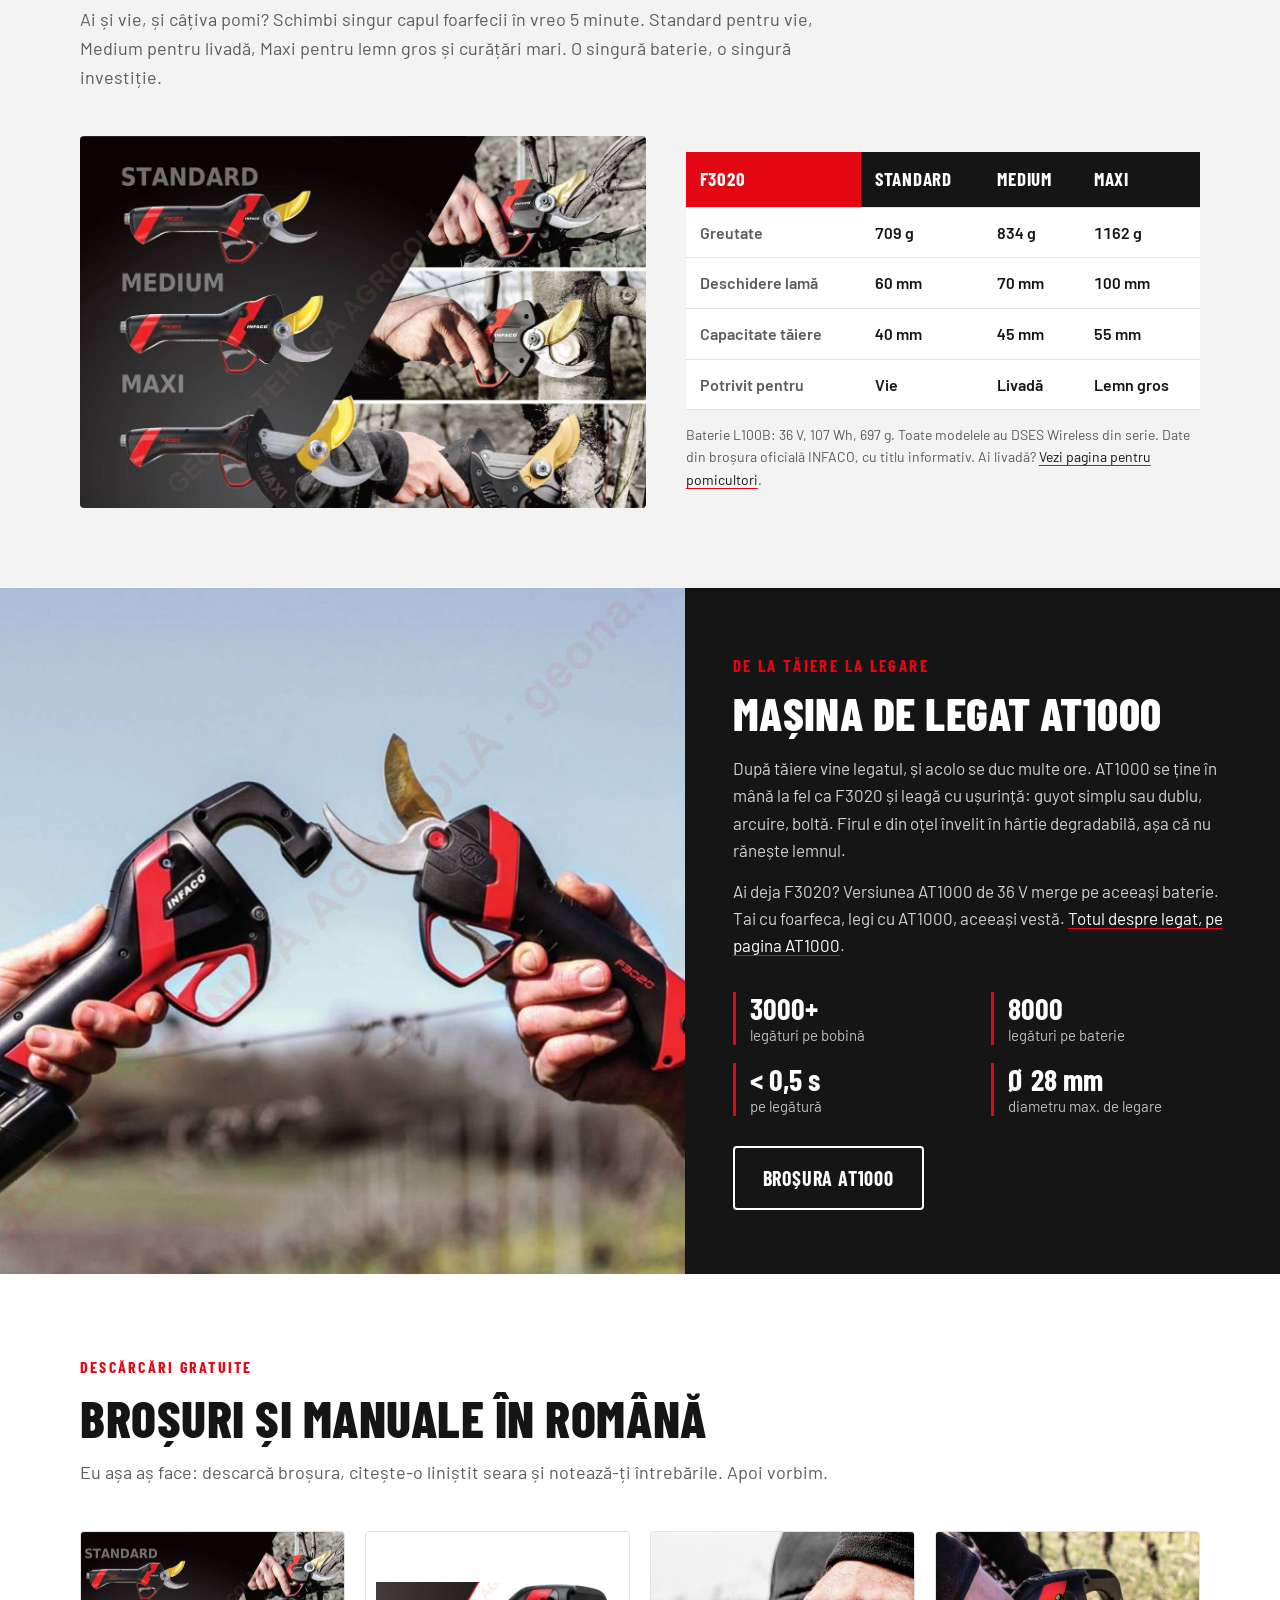
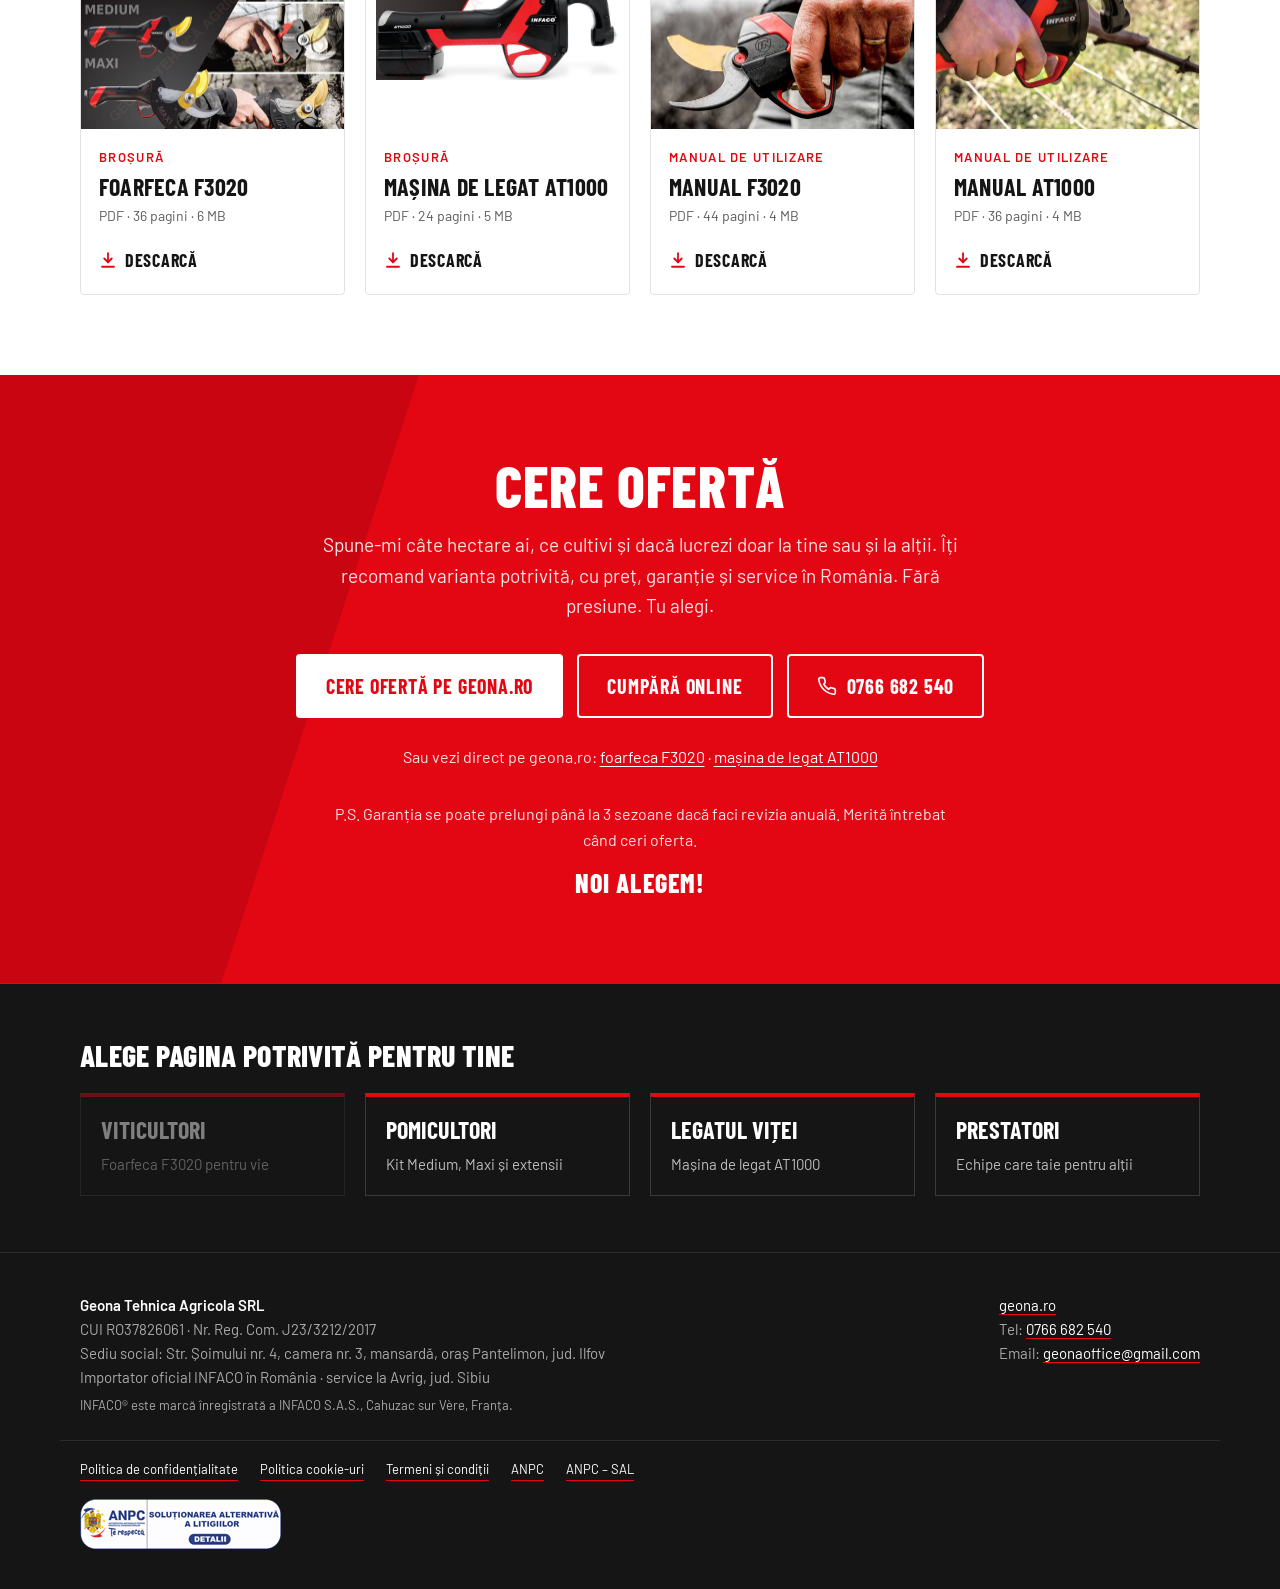
==== commit e019060d: "Buton „Cumpără online” spre geona.ro/magazin pe cele 4 landing-uri Lângă „Cere ofertă”, în prima sec" ====
--- a/index.html
+++ b/index.html
@@ -105,6 +105,7 @@
           <p class="lead">Știi cum arată mâna după o zi de tăiere cu foarfeca manuală. INFACO a inventat foarfeca electrică de vie în 1984, iar F3020 e a 9-a generație. 709 grame, o zi întreagă pe o baterie și o încheietură care te ține până la final de sezon.</p>
           <div class="butoane">
             <a class="btn btn-rosu" href="#oferta">Cere ofertă</a>
+            <a class="btn btn-contur" href="https://geona.ro/magazin/?utm_source=landing-infaco&amp;utm_medium=referral&amp;utm_campaign=viticultori&amp;utm_content=cumpara" target="_blank" rel="noopener">Cumpără online</a>
             <a class="btn btn-contur" href="#brosuri">Descarcă broșura</a>
           </div>
           <div class="hero-fapte">
@@ -303,6 +304,7 @@
         <p>Spune-mi câte hectare ai, ce cultivi și dacă lucrezi doar la tine sau și la alții. Îți recomand varianta potrivită, cu preț, garanție și service în România. Fără presiune. Tu alegi.</p>
         <div class="butoane">
           <a class="btn btn-alb" href="https://geona.ro/contact/?utm_source=landing-infaco&amp;utm_medium=referral&amp;utm_campaign=viticultori" target="_blank" rel="noopener">Cere ofertă pe geona.ro</a>
+          <a class="btn btn-contur" href="https://geona.ro/magazin/?utm_source=landing-infaco&amp;utm_medium=referral&amp;utm_campaign=viticultori&amp;utm_content=cumpara" target="_blank" rel="noopener">Cumpără online</a>
           <a class="btn btn-contur" href="tel:+40766682540">
             <svg viewBox="0 0 24 24" fill="none" stroke="currentColor" stroke-width="2" stroke-linecap="round" stroke-linejoin="round" aria-hidden="true"><path d="M22 16.9v3a2 2 0 0 1-2.2 2 19.8 19.8 0 0 1-8.6-3.1 19.5 19.5 0 0 1-6-6A19.8 19.8 0 0 1 2.1 4.2 2 2 0 0 1 4.1 2h3a2 2 0 0 1 2 1.7c.1.9.4 1.8.7 2.7a2 2 0 0 1-.5 2.1L8 9.8a16 16 0 0 0 6 6l1.3-1.3a2 2 0 0 1 2.1-.4c.9.3 1.8.6 2.7.7a2 2 0 0 1 1.7 2z"/></svg>
             0766 682 540
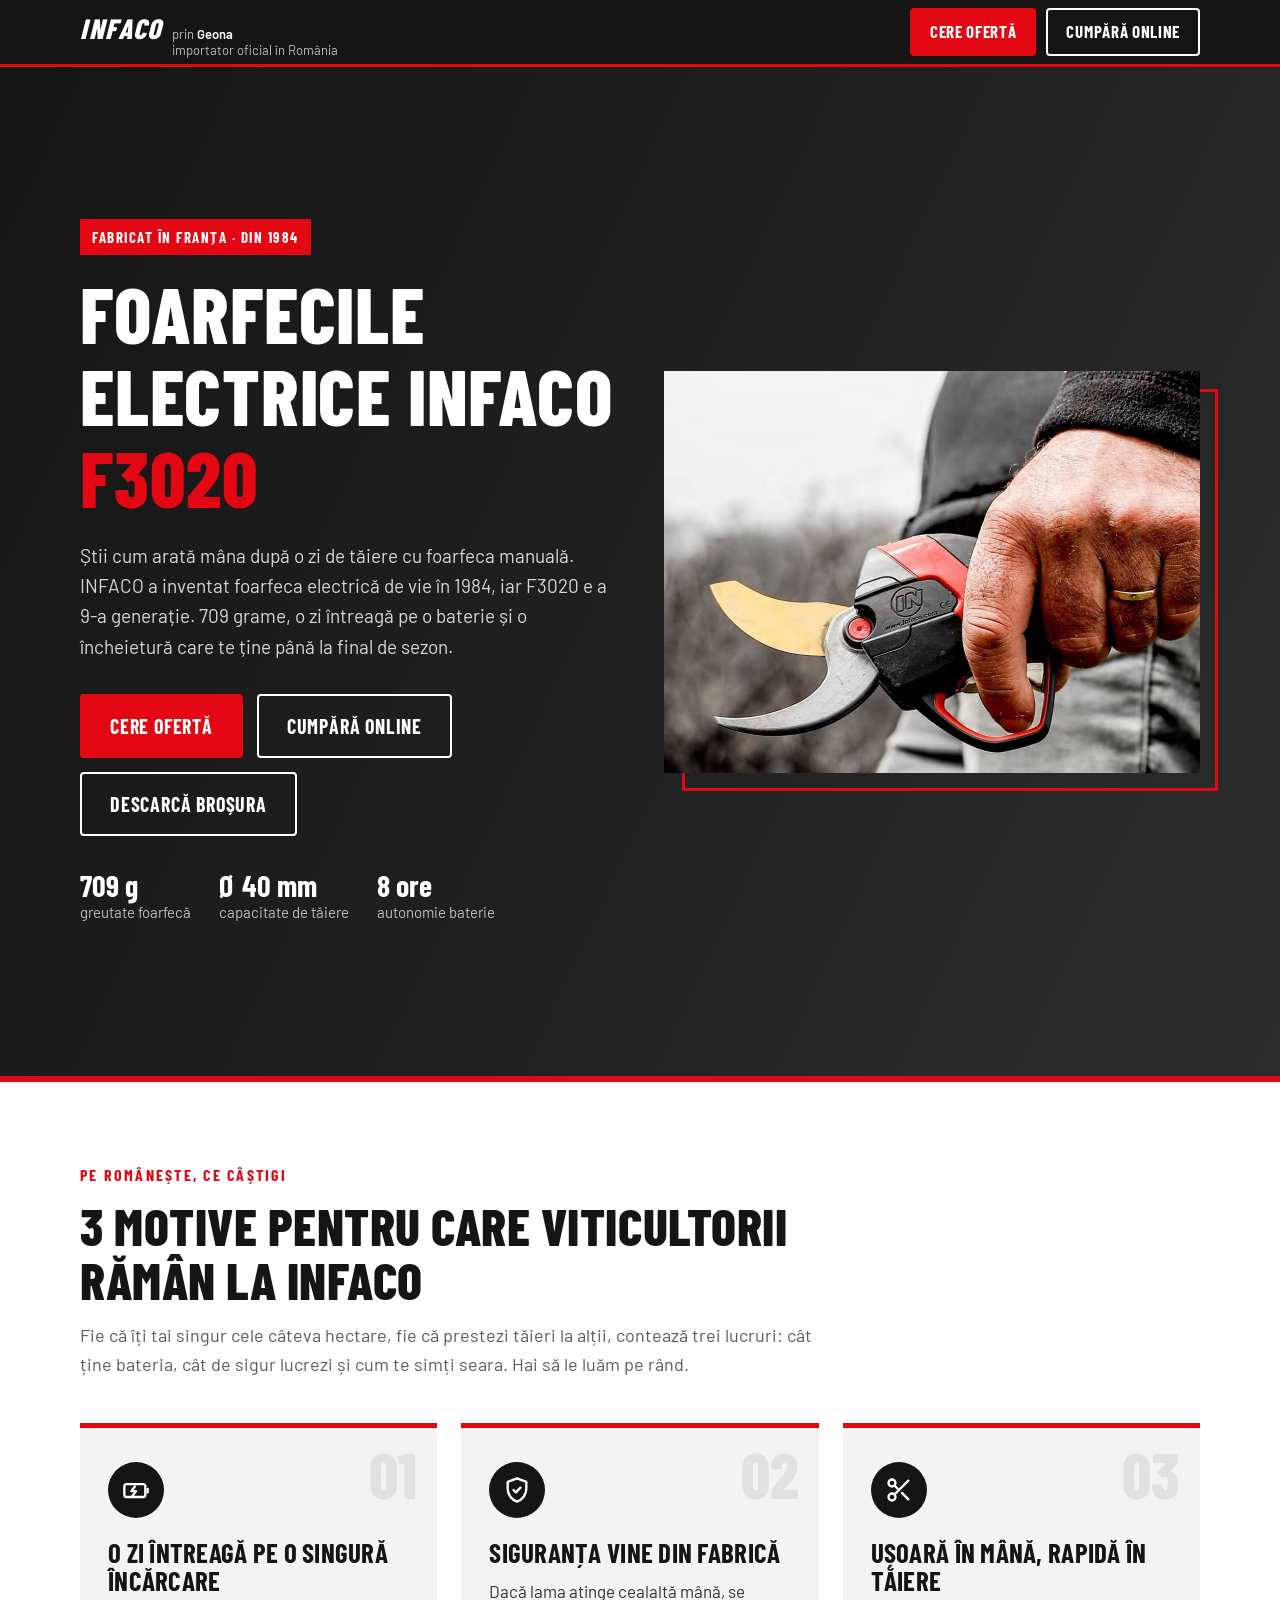
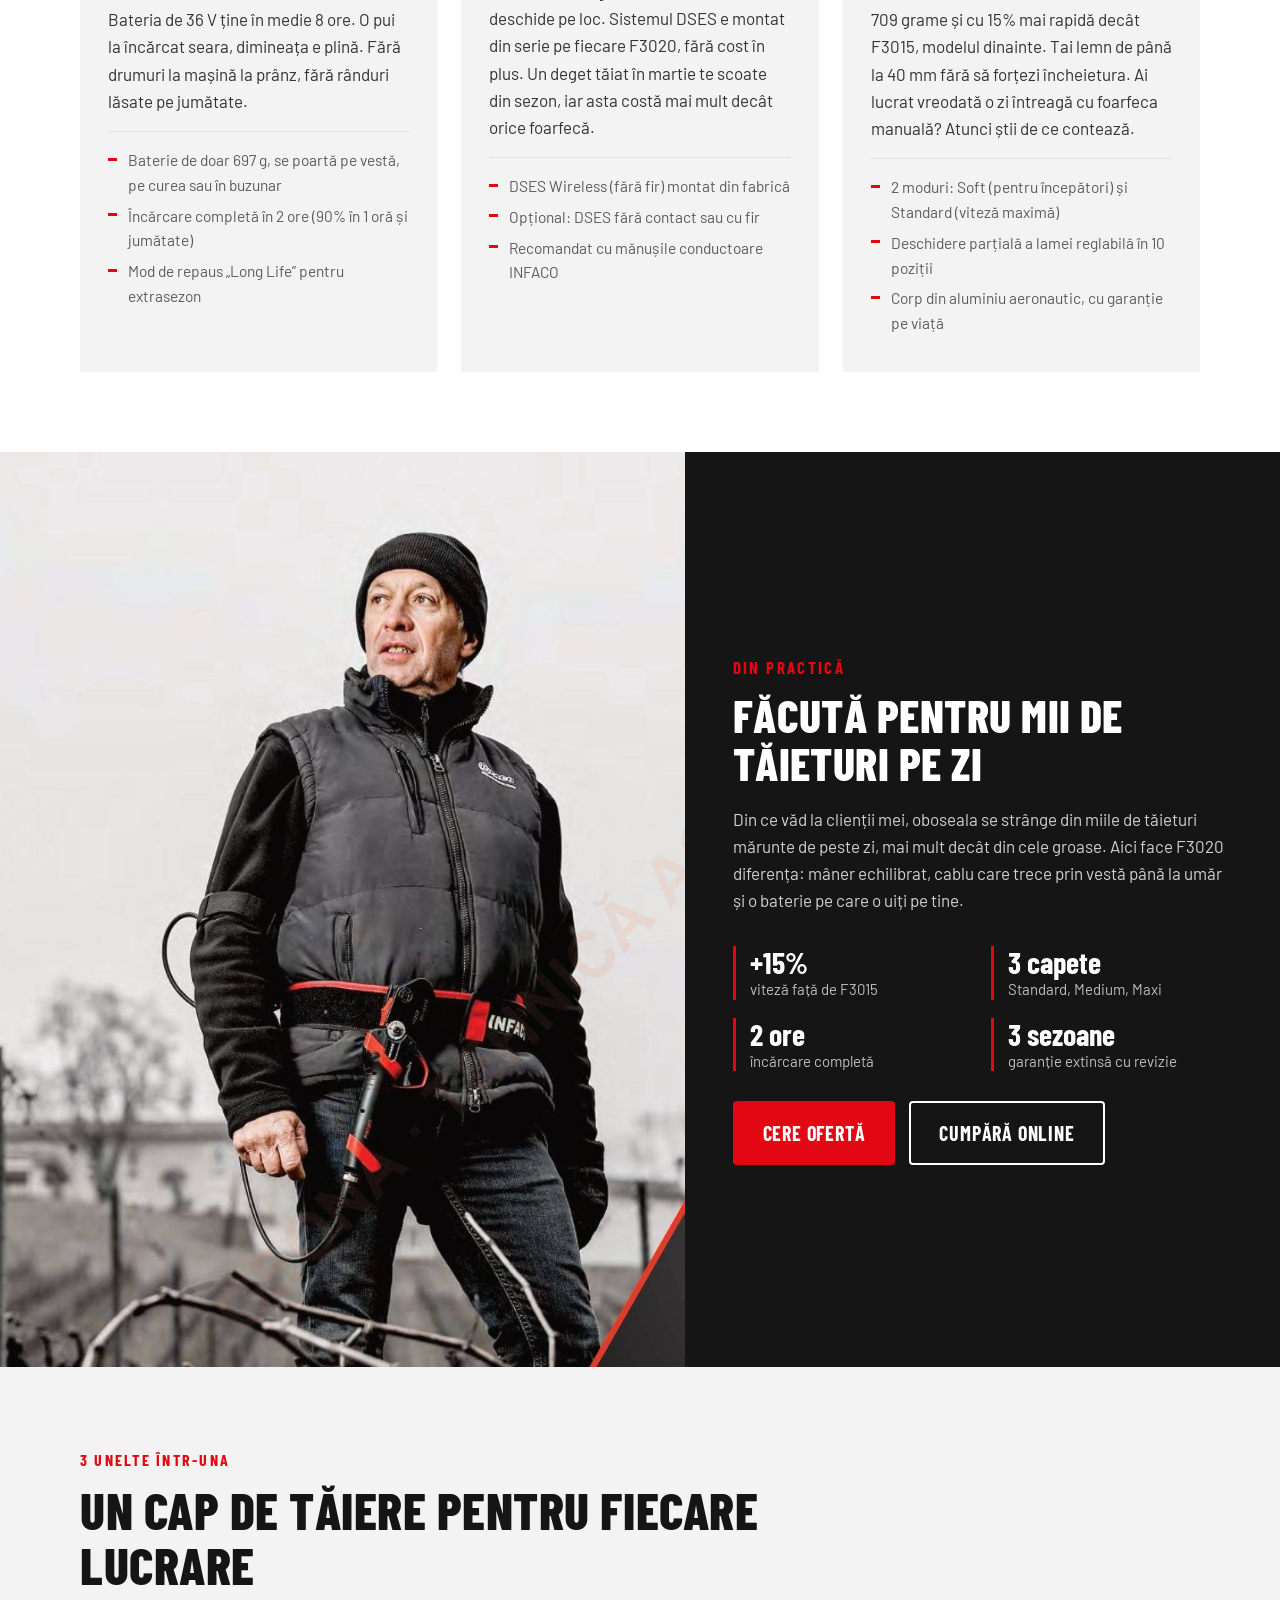
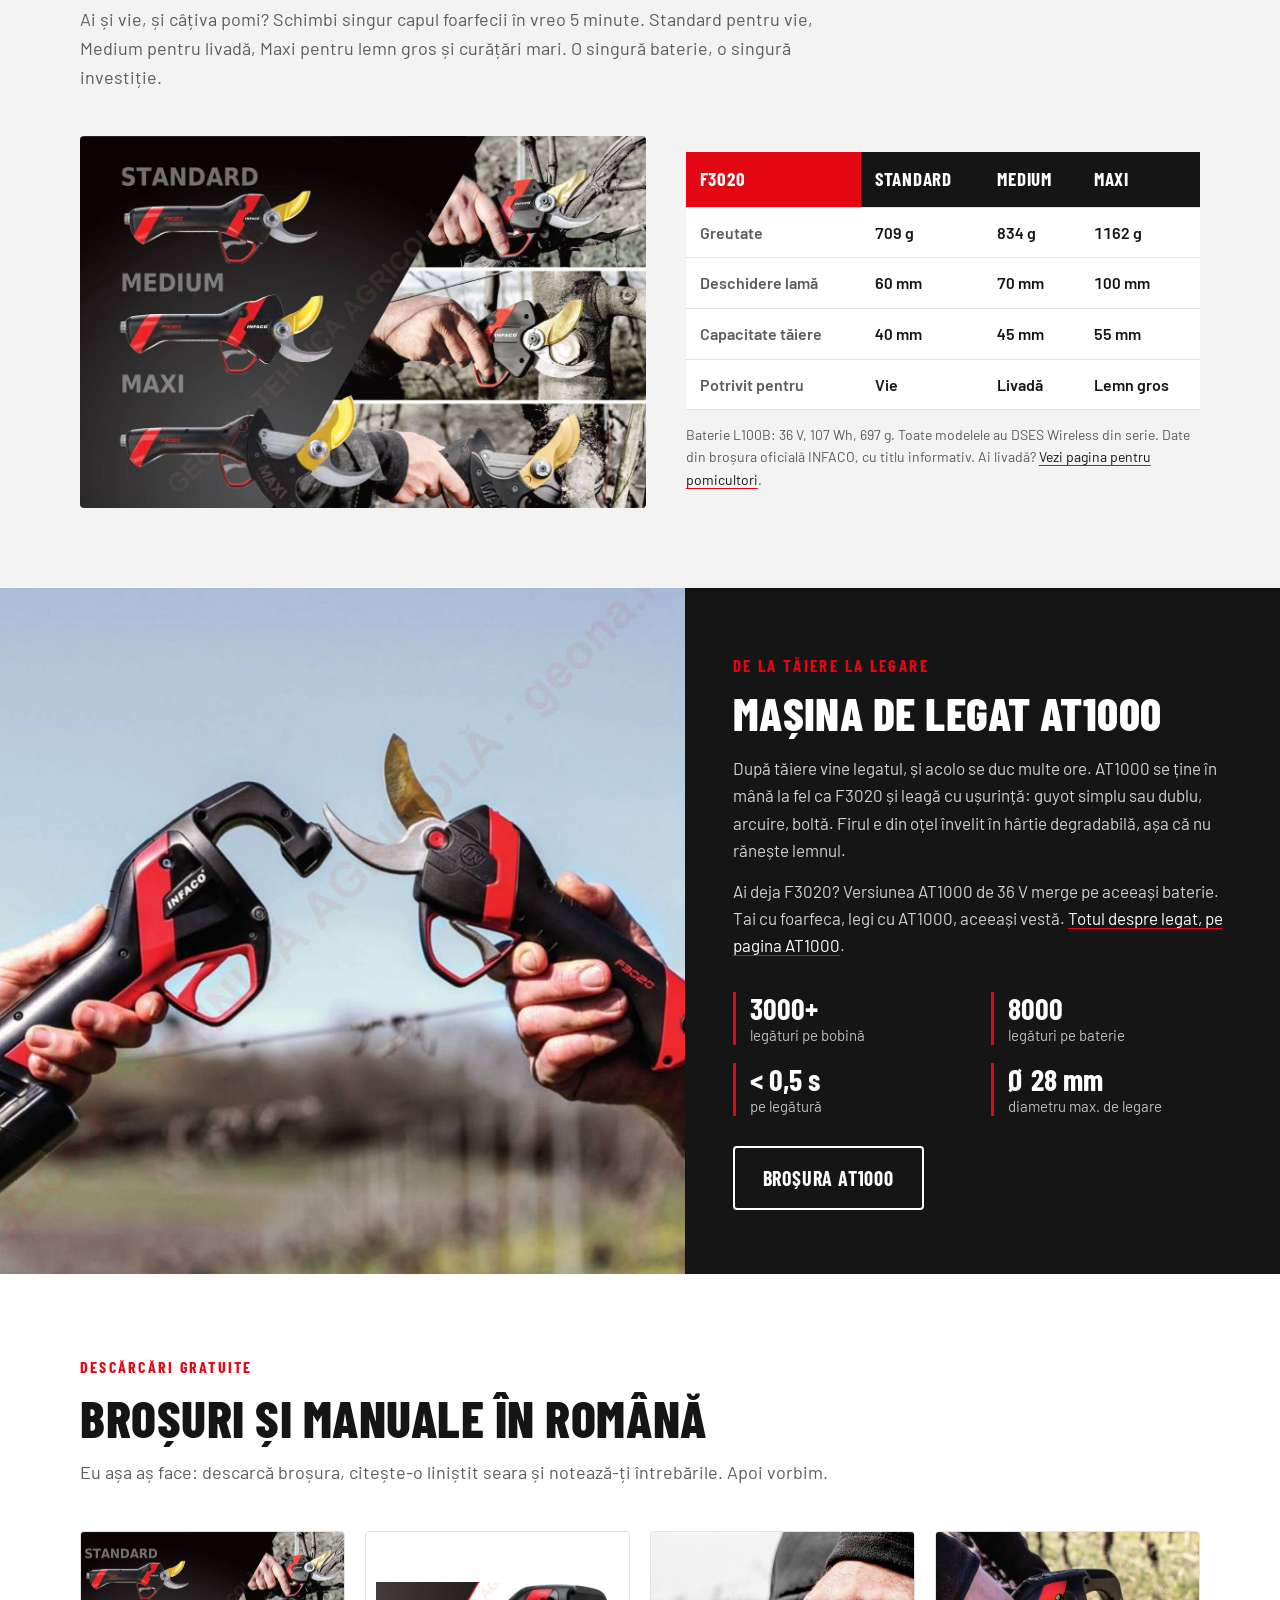
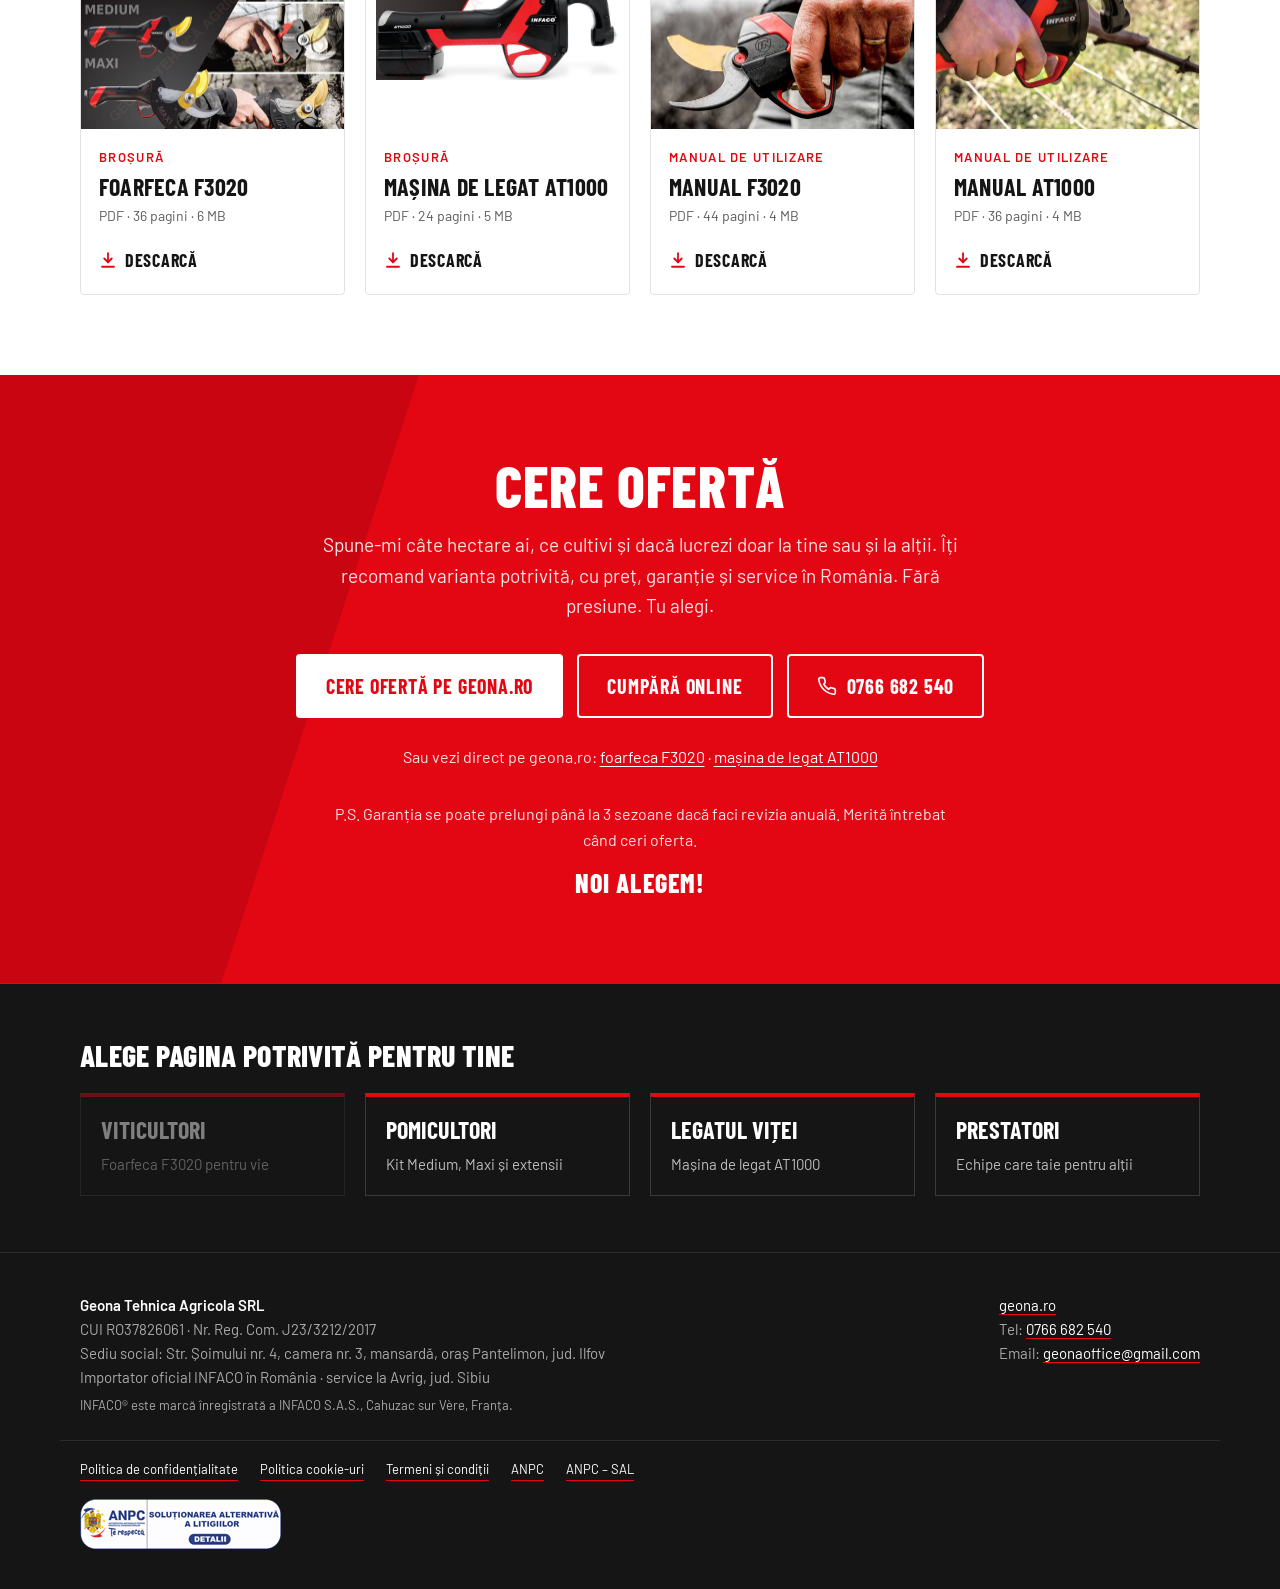
==== commit 82d8928c: "„Cumpără online” și în bara de sus + la mijlocul paginii viticultori Bara de sus (toate 4 landing-ur" ====
--- a/index.html
+++ b/index.html
@@ -91,7 +91,10 @@
         <span class="logo-infaco">INFACO</span>
         <span class="logo-dealer">prin <strong>Geona</strong><br>importator oficial în România</span>
       </a>
-      <a class="btn btn-rosu" href="#oferta">Cere ofertă</a>
+      <div class="antet-butoane">
+        <a class="btn btn-rosu" href="#oferta">Cere ofertă</a>
+        <a class="btn btn-contur" href="https://geona.ro/magazin/?utm_source=landing-infaco&amp;utm_medium=referral&amp;utm_campaign=viticultori&amp;utm_content=cumpara-antet" target="_blank" rel="noopener"><span>Cumpără<span class="fara-mobil"> online</span></span></a>
+      </div>
     </div>
   </header>
 
@@ -191,7 +194,7 @@
             <div><b>2 ore</b>încărcare completă</div>
             <div><b>3 sezoane</b>garanție extinsă cu revizie</div>
           </div>
-          <div><a class="btn btn-rosu" href="#oferta">Cere ofertă</a></div>
+          <div class="butoane"><a class="btn btn-rosu" href="#oferta">Cere ofertă</a> <a class="btn btn-contur" href="https://geona.ro/magazin/?utm_source=landing-infaco&amp;utm_medium=referral&amp;utm_campaign=viticultori&amp;utm_content=cumpara" target="_blank" rel="noopener">Cumpără online</a></div>
         </div>
       </div>
     </section>
--- a/css/stil.css
+++ b/css/stil.css
@@ -67,6 +67,7 @@
 .logo-dealer { font-size: 13px; color: #bdbdbd; line-height: 1.2; }
 .logo-dealer strong { color: var(--alb); font-weight: 600; }
 .antet .btn { min-height: 42px; padding: 8px 18px; font-size: 17px; }
+.antet-butoane { display: flex; gap: 10px; }
 
 /* ---------- Hero ---------- */
 .hero {
@@ -259,6 +260,7 @@
 .oferta h2 { font-size: clamp(36px, 5vw, 58px); font-weight: 800; margin-bottom: 14px; }
 .oferta p { max-width: 640px; margin: 0 auto 32px; font-size: 19px; color: #ffe3e5; }
 .oferta .butoane { display: flex; flex-wrap: wrap; justify-content: center; gap: 14px; }
+.banda-foto .butoane { display: flex; flex-wrap: wrap; gap: 14px; }
 .oferta .btn-alb { background: var(--alb); color: var(--rosu); }
 .oferta .btn-alb:hover { background: var(--negru); color: var(--alb); }
 .oferta p.ps { margin: 32px auto 0; font-size: 16px; }
@@ -314,6 +316,9 @@
   .faq summary { font-size: 20px; }
 }
 @media (max-width: 480px) {
+  .antet-butoane { gap: 6px; }
+  .antet .btn { padding: 8px 10px; font-size: 15px; }
+  .fara-mobil { display: none; }
   .descarcari-grid, .descarcari-grid.doua, .grila-4 { grid-template-columns: 1fr; }
   .cifre { grid-template-columns: 1fr 1fr; gap: 14px; }
   .cifre b { font-size: 26px; }
